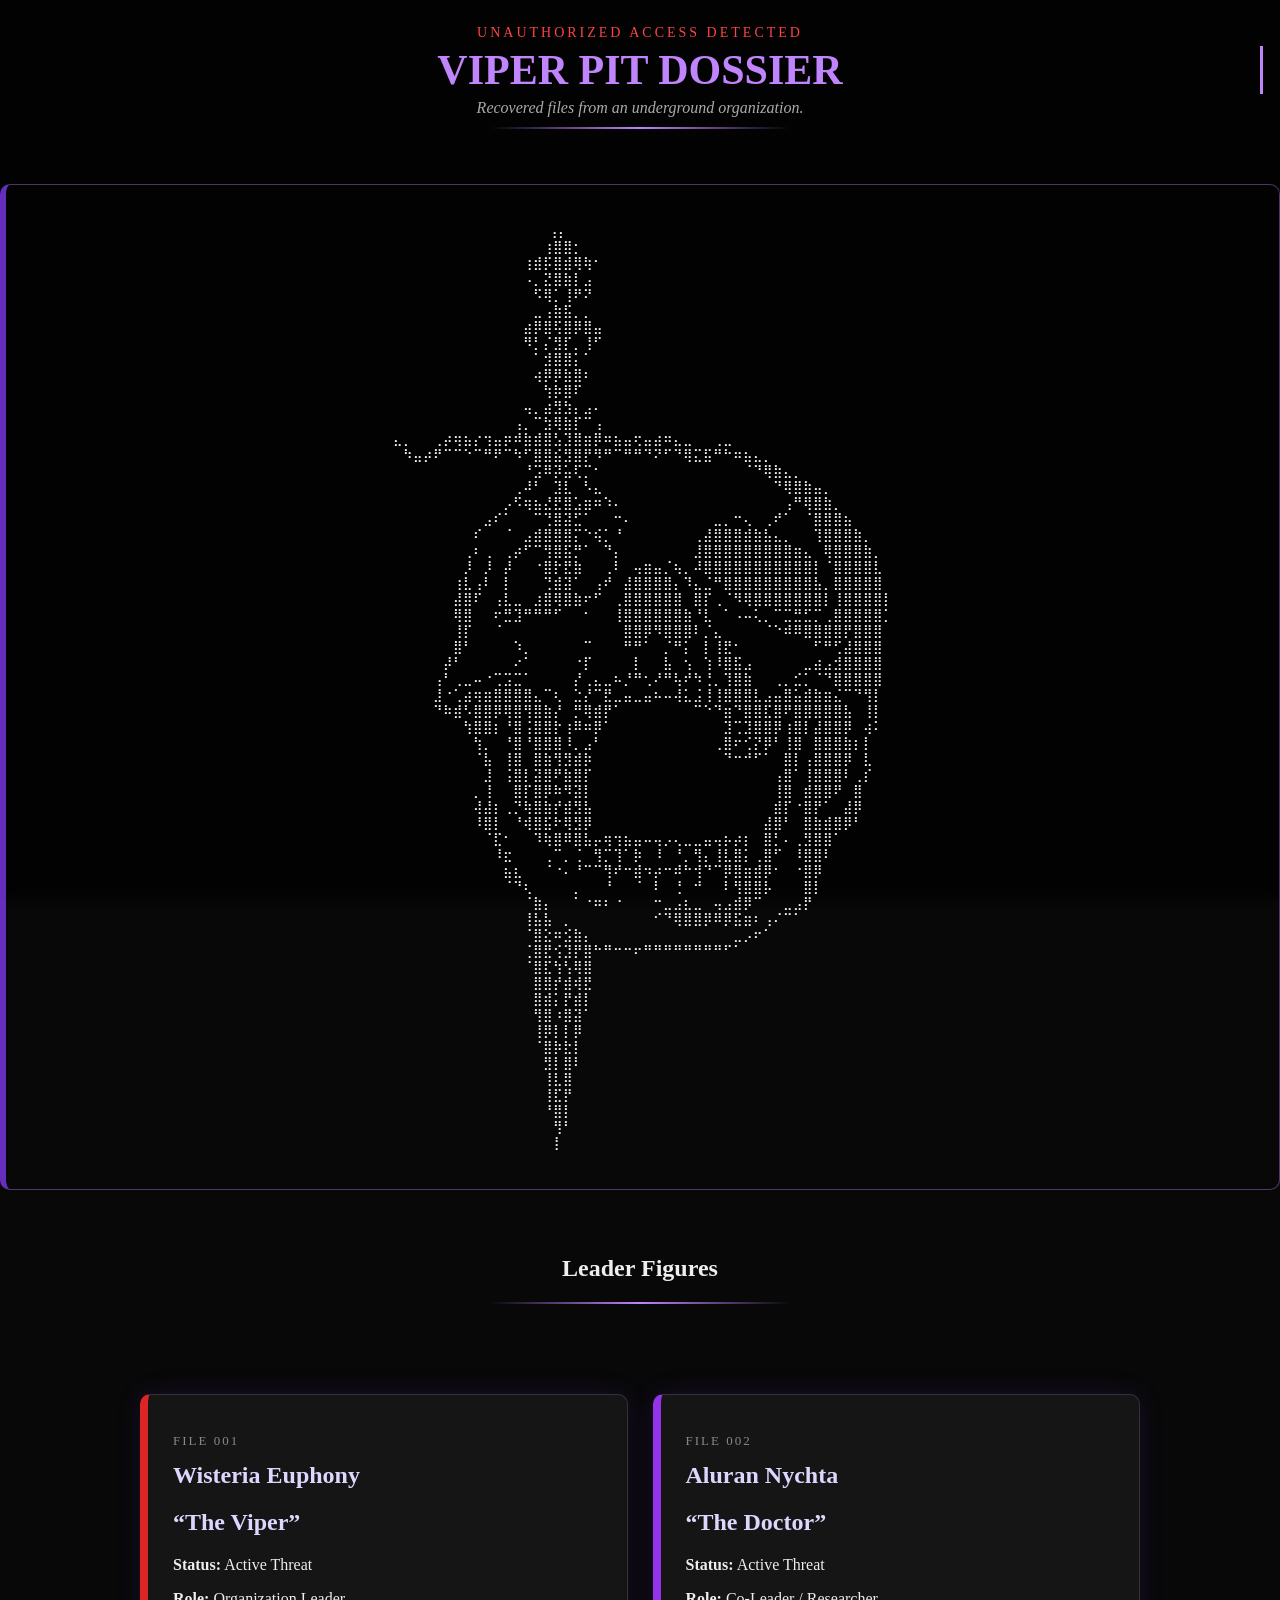
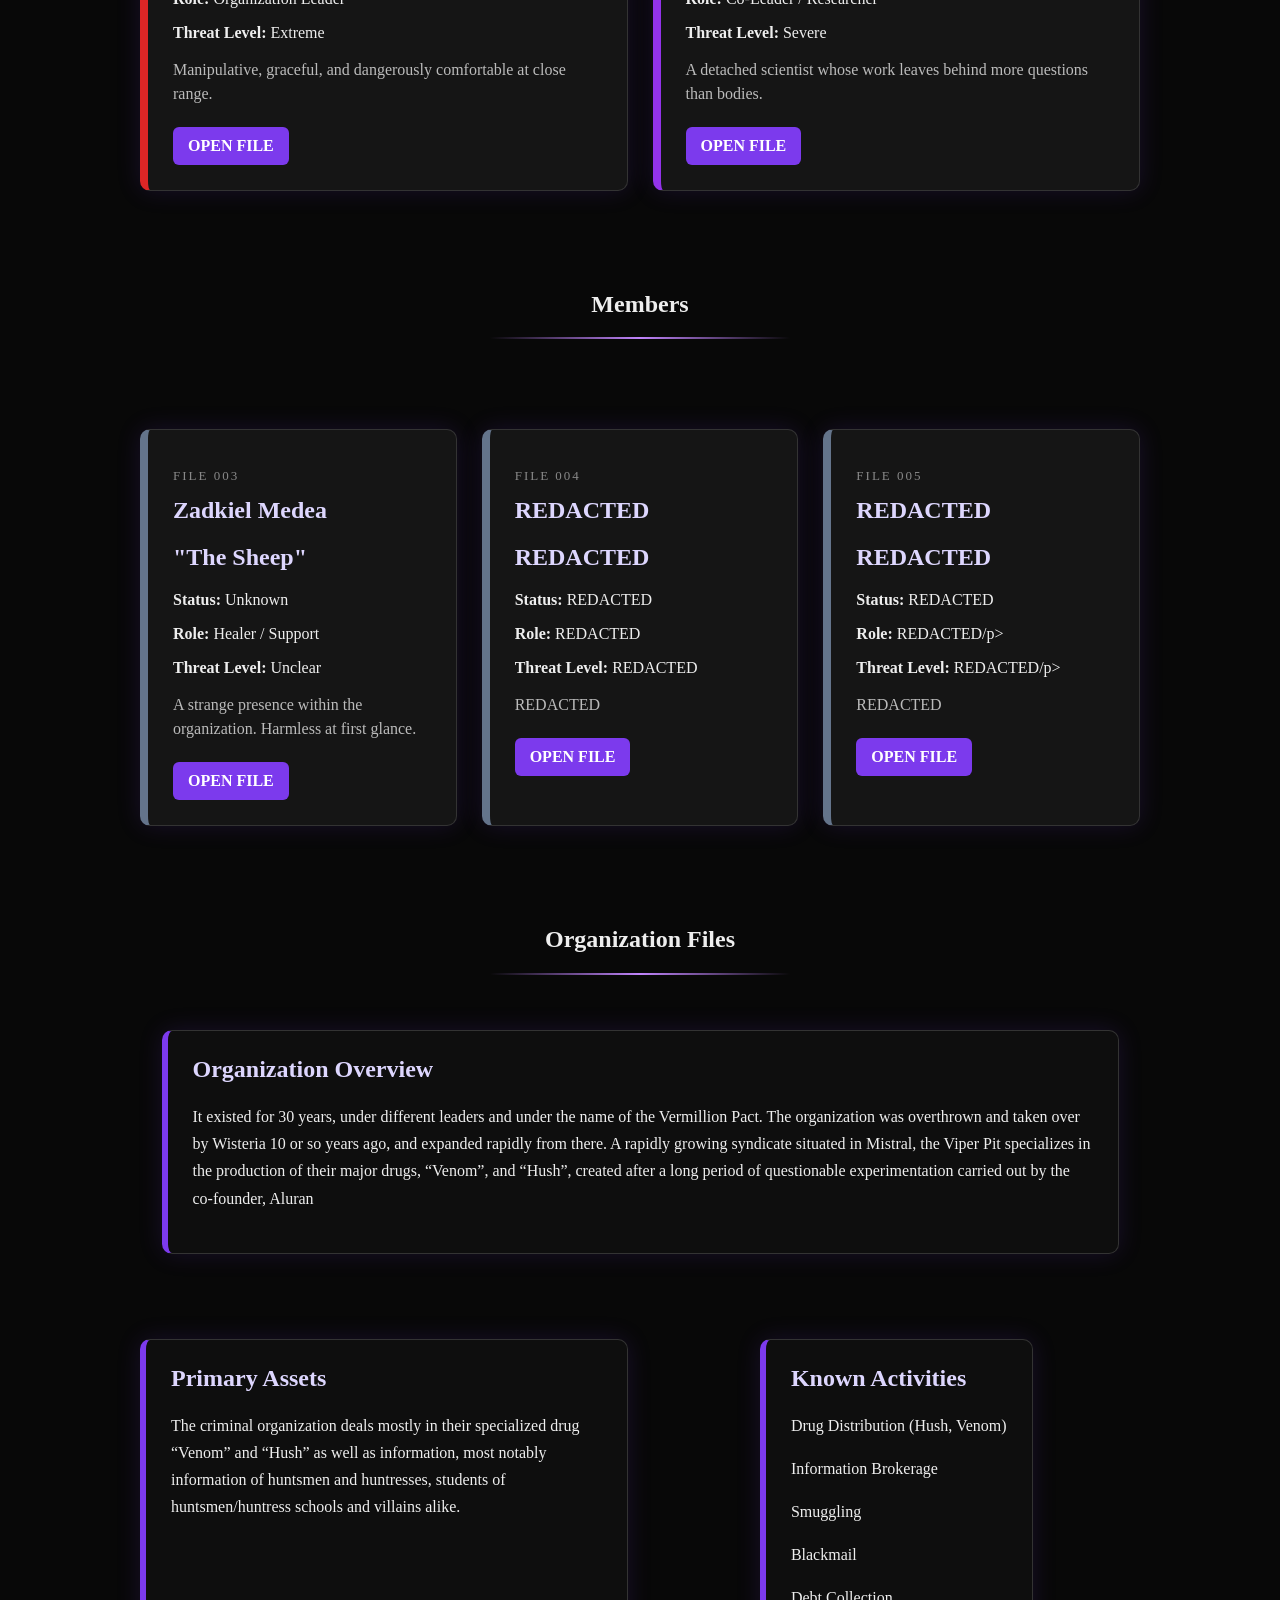
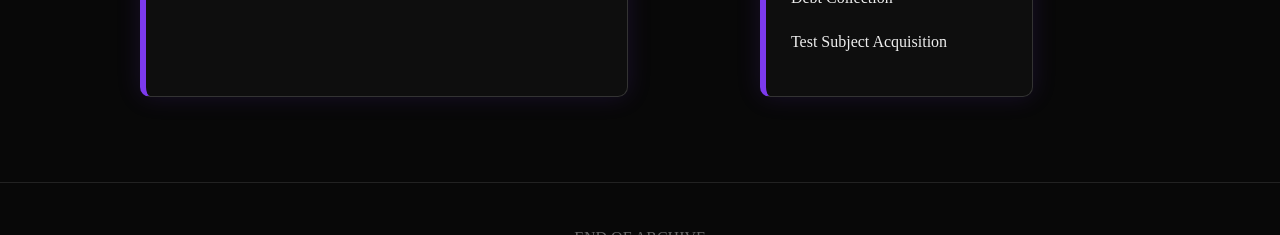
==== index.html @ 14cda5a1 "Refactor HTML structure to use main tag" ====
<!DOCTYPE html>
<html>
<head>
<title>Viper Pit Dossier</title>
<link rel="stylesheet" href="style.css">
</head>
<body>
<header class="site-header">
<p class="access-warning">UNAUTHORIZED ACCESS DETECTED</p>
<h1 class="typewriter">VIPER PIT DOSSIER</h1>
<p class="subtitle">Recovered files from an underground organization.</p>
<div class="header-divider"></div>
</header>

    
<section class="transparent-card">
   <pre>
                  ⠀⢠⡄⠀⠀⠀⠀⠀⠀⠀⠀⠀⠀⠀⠀⠀⠀⠀⠀⠀⠀⠀⠀⠀⠀⠀⠀⠀⠀⠀⠀⠀⠀⠀⠀
⠀⠀⠀⠀⠀⠀⠀⠀⠀⠀⠀⠀⠀⠀⠀⢰⣿⣿⡂⠀⠀⠀⠀⠀⠀⠀⠀⠀⠀⠀⠀⠀⠀⠀⠀⠀⠀⠀⠀⠀⠀⠀⠀⠀⠀⠀⠀⠀⠀⠀
⠀⠀⠀⠀⠀⠀⠀⠀⠀⠀⠀⠀⠀⢰⣾⡯⣿⣾⢿⢷⠂⠀⠀⠀⠀⠀⠀⠀⠀⠀⠀⠀⠀⠀⠀⠀⠀⠀⠀⠀⠀⠀⠀⠀⠀⠀⠀⠀⠀⠀
⠀⠀⠀⠀⠀⠀⠀⠀⠀⠀⠀⠀⠀⠠⡀⣝⣿⣷⡇⣠⠀⠀⠀⠀⠀⠀⠀⠀⠀⠀⠀⠀⠀⠀⠀⠀⠀⠀⠀⠀⠀⠀⠀⠀⠀⠀⠀⠀⠀⠀
⠀⠀⠀⠀⠀⠀⠀⠀⠀⠀⠀⠀⠀⠀⠫⢿⡁⢸⠟⠝⠀⠀⠀⠀⠀⠀⠀⠀⠀⠀⠀⠀⠀⠀⠀⠀⠀⠀⠀⠀⠀⠀⠀⠀⠀⠀⠀⠀⠀⠀
⠀⠀⠀⠀⠀⠀⠀⠀⠀⠀⠀⠀⠀⠀⣀⢠⣷⣯⡀⡀⠀⠀⠀⠀⠀⠀⠀⠀⠀⠀⠀⠀⠀⠀⠀⠀⠀⠀⠀⠀⠀⠀⠀⠀⠀⠀⠀⠀⠀⠀
⠀⠀⠀⠀⠀⠀⠀⠀⠀⠀⠀⠀⠀⣴⡿⣿⢯⣿⡿⣿⣤⠀⠀⠀⠀⠀⠀⠀⠀⠀⠀⠀⠀⠀⠀⠀⠀⠀⠀⠀⠀⠀⠀⠀⠀⠀⠀⠀⠀⠀
⠀⠀⠀⠀⠀⠀⠀⠀⠀⠀⠀⠀⠀⠻⡃⡌⣻⡏⡀⢸⠋⠀⠀⠀⠀⠀⠀⠀⠀⠀⠀⠀⠀⠀⠀⠀⠀⠀⠀⠀⠀⠀⠀⠀⠀⠀⠀⠀⠀⠀
⠀⠀⠀⠀⠀⠀⠀⠀⠀⠀⠀⠀⠀⠀⠁⣺⣿⣿⡅⠁⠀⠀⠀⠀⠀⠀⠀⠀⠀⠀⠀⠀⠀⠀⠀⠀⠀⠀⠀⠀⠀⠀⠀⠀⠀⠀⠀⠀⠀⠀
⠀⠀⠀⠀⠀⠀⠀⠀⠀⠀⠀⠀⠀⠀⢴⡿⡿⣷⣿⠆⠀⠀⠀⠀⠀⠀⠀⠀⠀⠀⠀⠀⠀⠀⠀⠀⠀⠀⠀⠀⠀⠀⠀⠀⠀⠀⠀⠀⠀⠀
⠀⠀⠀⠀⠀⠀⠀⠀⠀⠀⠀⠀⠀⠀⠀⢳⡷⣿⠏⠀⠀⠀⠀⠀⠀⠀⠀⠀⠀⠀⠀⠀⠀⠀⠀⠀⠀⠀⠀⠀⠀⠀⠀⠀⠀⠀⠀⠀⠀⠀
⠀⠀⠀⠀⠀⠀⠀⠀⠀⠀⠀⠀⠀⢤⡀⣴⣻⣳⡄⣠⠄⠀⠀⠀⠀⠀⠀⠀⠀⠀⠀⠀⠀⠀⠀⠀⠀⠀⠀⠀⠀⠀⠀⠀⠀⠀⠀⠀⠀⠀
⠀⠀⠀⠀⠀⠀⠀⠀⠀⠀⠀⠀⢠⡀⠉⣳⢿⣷⡏⠉⢠⠀⠀⠀⠀⠀⠀⠀⠀⠀⠀⠀⠀⠀⠀⠀⠀⠀⠀⠀⠀⠀⠀⠀⠀⠀⠀⠀⠀⠀
⣄⡀⠀⠀⢀⡴⢶⣦⡔⢲⣤⡶⠾⣷⣾⣿⣣⣹⣿⣶⡿⠶⣦⣤⢖⣤⣴⠶⣄⣀⠀⠀⢀⣀⠀⠀⠀⠀⠀⠀⠀⠀⠀⠀⠀⠀⠀⠀⠀⠀
⠀⠳⣤⡴⠟⠉⠉⠑⠉⠛⠟⠉⠳⠋⣿⣿⣮⣻⣿⡟⠻⠛⠉⠛⠛⠙⠝⠋⠙⢿⣍⣯⠛⠓⠶⣦⣄⡀⠀⠀⠀⠀⠀⠀⠀⠀⠀⠀⠀⠀
⠀⠀⠀⠀⠀⠀⠀⠀⠀⠀⠀⠀⠀⠘⣩⠿⡽⣥⢏⡉⠂⠀⠀⠀⠀⠀⠀⠀⠀⠀⠀⠀⠀⠀⠀⠈⠙⢿⣷⣄⡀⠀⠀⠀⠀⠀⠀⠀⠀⠀
⠀⠀⠀⠀⠀⠀⠀⠀⠀⠀⠀⠀⢀⠼⠃⠀⣹⣇⠀⠣⣄⠀⠀⠀⠀⠀⠀⠀⠀⠀⠀⠀⠀⠀⠀⠀⠀⠀⠙⢿⣿⣷⣤⡀⠀⠀⠀⠀⠀⠀
⠀⠀⠀⠀⠀⠀⠀⠀⠀⠀⠀⡠⠫⢶⣦⣜⣟⣿⣡⣶⠶⠱⠄⠀⠀⠀⠀⠀⠀⠀⠀⠀⠀⠀⠀⠀⠀⠀⠀⢠⠛⢿⣿⣷⡀⠀⠀⠀⠀⠀
⠀⠀⠀⠀⠀⠀⠀⠀⠀⣠⠎⠁⠀⠀⠉⢙⣿⣽⣋⠁⠀⠀⠒⠄⠀⠀⠀⠀⠀⠀⠀⠀⣀⡀⠒⢄⠀⢀⠞⠁⠀⠈⣿⣿⣿⣦⠀⠀⠀⠀
⠀⠀⠀⠀⠀⠀⠀⠀⠎⠀⠀⠈⠀⣠⣾⣿⣿⣿⡍⠑⢮⡁⠘⠀⠀⠀⠀⠀⠀⠀⢀⣼⣿⣿⣿⣾⣷⣧⣄⡀⠀⠀⢹⣿⣿⣿⣷⡀⠀⠀
⠀⠀⠀⠀⠀⠀⠀⢀⠆⢀⠀⢀⡴⠋⠉⢻⣿⣯⡛⠁⠀⠙⡄⠀⠀⠀⠀⠀⠀⠀⣸⣿⣿⣿⣿⣿⣿⣿⣿⣿⣶⣄⠀⢿⣿⣿⣿⣷⡀⠀
⠀⠀⠀⠀⠀⠀⠀⡸⠀⡸⠀⡼⠀⠀⠐⣿⡗⣟⣷⠀⠀⢀⠇⠀⢤⣶⣤⡈⢦⡀⠼⣿⣿⣿⣿⣿⣿⣿⣿⣿⣿⣿⡇⠈⣿⣿⣿⣿⣇⠀
⠀⠀⠀⠀⠀⠀⢰⣇⢠⠇⠀⡇⠀⠀⠀⢙⣾⣽⠁⠀⢠⠞⠀⣼⣿⣿⣿⣿⡄⠹⣄⣈⠛⣿⣿⣿⣿⣿⣿⣿⣿⣿⣧⡀⣿⣿⣿⣿⣿⠀
⠀⠀⠀⠀⠀⠀⣼⣿⠏⠀⢠⣇⣀⠀⣰⣿⢿⣿⣷⠖⠋⠀⢀⣿⣿⣿⣿⣿⣿⠀⣿⡏⢀⠈⠻⢿⣿⣿⣿⣿⣿⣿⣿⡇⢸⣿⣿⣿⣿⡇
⠀⠀⠀⠀⠀⠀⢿⣿⠀⠀⠖⣛⣹⠛⠛⠛⠋⠀⠀⠂⠀⠀⢸⣿⣿⣿⣿⣿⣿⣷⠘⣇⠀⠁⠠⠤⢅⡀⠉⣉⣛⣋⡉⢀⣿⣿⣿⣿⣿⡁
⠀⠀⠀⠀⠀⠀⢸⡏⠀⠀⠈⠀⠀⠀⠀⠀⠀⠀⠀⠀⠀⠀⠀⣿⣿⡿⠻⣿⣿⣿⠇⡈⣄⠀⠀⠀⠀⠈⠑⠾⠿⣿⣿⣿⣿⡟⣿⣿⣿⠀
⠀⠀⠀⠀⠀⠀⣿⠃⠀⠀⠀⠀⠱⡀⠀⠀⠀⠀⠀⠉⠀⠀⠀⠛⠛⠁⠀⡈⠛⡅⠀⡇⢸⣟⠂⠀⠀⠀⠀⠀⠀⠀⠋⠛⢋⣼⣿⣿⣿⠀
⠀⠀⠀⠀⠀⡼⠃⠀⠀⠀⠀⠀⠔⠁⠀⠀⠀⠀⠐⡏⠀⠀⠀⠀⡇⠀⠀⣧⠀⢢⠀⢱⠸⣿⣯⣠⠀⠀⠀⠀⠀⣀⣴⣠⣺⣿⣿⣿⣿⠀
⠀⠀⠀⠀⢠⠃⢀⣀⠤⠐⢉⣩⣉⠁⠀⠀⠀⠀⡜⢀⣄⣀⠦⡘⠛⢂⠜⠛⢧⠞⠳⢘⡀⢹⣿⣷⠀⠀⢀⡀⣊⡁⠈⠙⣿⣿⣿⣿⣿⠀
⠀⠀⠀⠀⣸⠐⢁⣴⢶⣶⣿⣿⣿⣿⣄⠉⢆⠀⣑⡜⠉⣟⣀⣤⣀⣤⠦⠤⢼⣅⣨⢸⢸⣿⣿⣿⣇⣠⣤⣿⣥⣾⣷⣶⣌⠉⠙⢻⡇⠀
⠀⠀⠀⠀⠙⠷⣾⠣⣿⣿⡿⢿⣿⢻⣿⣷⡜⠀⡛⢿⣾⡟⠁⠀⠀⠀⠀⠀⠀⠀⠉⠑⠙⣶⠙⣿⣿⣏⣿⠟⣿⣿⣿⣿⣿⣧⠀⢸⡇⠀
⠀⠀⠀⠀⠀⠀⠀⢳⣿⣿⡆⠘⣿⢨⣿⣿⡗⢰⠿⠶⡿⠁⠀⠀⠀⠀⠀⠀⠀⠀⠀⠀⠀⣹⢉⣹⣿⣿⡿⢰⣿⡇⣼⣿⣿⡿⠀⢴⠅⠀
⠀⠀⠀⠀⠀⠀⠀⠀⢳⡀⠀⠘⣿⠘⣿⣿⣿⠸⡀⣠⠃⠀⠀⠀⠀⠀⠀⠀⠀⠀⠀⠀⢀⣿⠖⢊⡝⡿⠃⢸⣿⠀⣿⣿⣿⣷⡆⡇⠀⠀
⠀⠀⠀⠀⠀⠀⠀⠀⠈⣧⠀⢸⣿⠀⣿⣷⢻⣻⣾⡷⠀⠀⠀⠀⠀⠀⠀⠀⠀⠀⠀⠀⠀⠙⠒⠚⠋⠁⠀⣿⡇⢠⣿⣿⣿⡿⠀⣇⠀⠀
⠀⠀⠀⠀⠀⠀⠀⠀⠀⣸⠀⢨⣿⡇⣽⣿⠟⣷⣿⡏⠀⠀⠀⠀⠀⠀⠀⠀⠀⠀⠀⠀⠀⠀⠀⠀⠀⠀⢠⣿⠁⢸⣿⣿⣿⠇⢀⡎⠀⠀
⠀⠀⠀⠀⠀⠀⠀⠀⡀⢸⠀⠀⣿⡏⣿⡿⠷⠻⣽⡇⠀⠀⠀⠀⠀⠀⠀⠀⠀⠀⠀⠀⠀⠀⠀⠀⠀⠀⢸⣿⠀⣾⣿⣿⠟⠀⣿⠀⠀⠀
⠀⠀⠀⠀⠀⠀⠀⠀⢼⣼⡆⢀⡙⢷⣿⣷⡞⣾⣻⣧⠀⠀⠀⠀⠀⠀⠀⠀⠀⠀⠀⠀⠀⠀⠀⠀⠀⠀⣾⡏⠐⣿⡟⠁⠀⣼⡿⠀⠀⠀
⠀⠀⠀⠀⠀⠀⠀⠀⠸⣿⡇⠀⠘⢾⣿⣯⠗⢿⣻⡿⠀⠀⠀⠀⠀⠀⠀⠀⠀⠀⠀⠀⠀⠀⠀⠀⠀⣼⣿⠃⠀⣿⣷⣾⣿⡿⠃⠀⠀⠀
⠀⠀⠀⠀⠀⠀⠀⠀⠀⠈⣏⠂⠀⠀⠹⢷⣿⠿⣿⣧⡤⢶⢲⣦⣤⠤⢤⡠⢄⣀⣀⣤⢤⡦⡴⡆⠀⣿⡃⠄⢀⣻⣿⣿⠁⠀⠀⠀⠀⠀
⠀⠀⠀⠀⠀⠀⠀⠀⠀⠀⠸⣖⠀⠀⠀⢀⠉⡀⢈⠀⢻⡉⢹⠁⡷⠀⠸⠀⠘⡀⢻⡄⢸⣇⣿⡅⢀⣿⠋⠀⠸⣿⣿⠇⠀⠀⠀⠀⠀⠀
⠀⠀⠀⠀⠀⠀⠀⠀⠀⠀⠀⣦⣆⠀⠀⠈⠐⠄⠘⠉⠉⢻⠞⠒⣾⠲⡴⠒⠾⠓⢺⠙⠉⡿⣿⣶⣾⡿⠂⠀⠐⣿⡿⠀⠀⠀⠀⠀⠀⠀
⠀⠀⠀⠀⠀⠀⠀⠀⠀⠀⠀⠈⠙⢆⠀⠀⠀⠀⡀⠀⠀⠘⠀⠀⠈⠀⠇⠀⢘⠀⠚⠀⠀⠇⢻⣿⣿⡧⠀⠀⠀⣿⡇⠀⠀⠀⠀⠀⠀⠀
⠀⠀⠀⠀⠀⠀⠀⠀⠀⠀⠀⠀⠀⠈⣷⡄⠀⠀⠁⠐⠶⠆⠐⠀⠀⠀⠒⣀⣠⣆⣀⠀⢤⣠⣾⡿⠉⠀⠀⣀⣠⡟⠀⠀⠀⠀⠀⠀⠀⠀
⠀⠀⠀⠀⠀⠀⠀⠀⠀⠀⠀⠀⠀⢸⣧⣧⠀⡀⠀⠀⠀⠀⠀⠀⠀⠀⠊⠙⢿⣿⣿⡿⠿⡿⣯⣶⠆⢠⠌⠉⠁⠀⠀⠀⠀⠀⠀⠀⠀⠀
⠀⠀⠀⠀⠀⠀⠀⠀⠀⠀⠀⠀⠀⠈⣿⣕⠶⣪⣷⡄⠀⠀⠀⠀⠀⠀⠀⠀⠀⠀⠀⠀⠀⠀⣀⡠⠖⠁⠀⠀⠀⠀⠀⠀⠀⠀⠀⠀⠀⠀
⠀⠀⠀⠀⠀⠀⠀⠀⠀⠀⠀⠀⠀⢈⣿⣟⢪⣹⡟⣿⠓⠛⠒⠒⠖⠛⠛⠛⠛⠛⠛⠛⠛⠋⠁⠀⠀⠀⠀⠀⠀⠀⠀⠀⠀⠀⠀⠀⠀⠀
⠀⠀⠀⠀⠀⠀⠀⠀⠀⠀⠀⠀⠀⠈⣿⣏⢳⢣⢿⣿⠀⠀⠀⠀⠀⠀⠀⠀⠀⠀⠀⠀⠀⠀⠀⠀⠀⠀⠀⠀⠀⠀⠀⠀⠀⠀⠀⠀⠀⠀
⠀⠀⠀⠀⠀⠀⠀⠀⠀⠀⠀⠀⠀⠀⣿⣿⡞⣾⢾⣟⠀⠀⠀⠀⠀⠀⠀⠀⠀⠀⠀⠀⠀⠀⠀⠀⠀⠀⠀⠀⠀⠀⠀⠀⠀⠀⠀⠀⠀⠀
⠀⠀⠀⠀⠀⠀⠀⠀⠀⠀⠀⠀⠀⠀⣿⣾⡅⡟⣾⡇⠀⠀⠀⠀⠀⠀⠀⠀⠀⠀⠀⠀⠀⠀⠀⠀⠀⠀⠀⠀⠀⠀⠀⠀⠀⠀⠀⠀⠀⠀
⠀⠀⠀⠀⠀⠀⠀⠀⠀⠀⠀⠀⠀⠀⢻⣿⠰⣿⣽⠁⠀⠀⠀⠀⠀⠀⠀⠀⠀⠀⠀⠀⠀⠀⠀⠀⠀⠀⠀⠀⠀⠀⠀⠀⠀⠀⠀⠀⠀⠀
⠀⠀⠀⠀⠀⠀⠀⠀⠀⠀⠀⠀⠀⠀⢸⡿⡇⡇⡿⠀⠀⠀⠀⠀⠀⠀⠀⠀⠀⠀⠀⠀⠀⠀⠀⠀⠀⠀⠀⠀⠀⠀⠀⠀⠀⠀⠀⠀⠀⠀
⠀⠀⠀⠀⠀⠀⠀⠀⠀⠀⠀⠀⠀⠀⠈⣿⡷⣗⡇⠀⠀⠀⠀⠀⠀⠀⠀⠀⠀⠀⠀⠀⠀⠀⠀⠀⠀⠀⠀⠀⠀⠀⠀⠀⠀⠀⠀⠀⠀⠀
⠀⠀⠀⠀⠀⠀⠀⠀⠀⠀⠀⠀⠀⠀⠀⣻⡇⣿⠇⠀⠀⠀⠀⠀⠀⠀⠀⠀⠀⠀⠀⠀⠀⠀⠀⠀⠀⠀⠀⠀⠀⠀⠀⠀⠀⠀⠀⠀⠀⠀
⠀⠀⠀⠀⠀⠀⠀⠀⠀⠀⠀⠀⠀⠀⠀⢸⣇⣿⠀⠀⠀⠀⠀⠀⠀⠀⠀⠀⠀⠀⠀⠀⠀⠀⠀⠀⠀⠀⠀⠀⠀⠀⠀⠀⠀⠀⠀⠀⠀⠀
⠀⠀⠀⠀⠀⠀⠀⠀⠀⠀⠀⠀⠀⠀⠀⢸⣏⡟⠀⠀⠀⠀⠀⠀⠀⠀⠀⠀⠀⠀⠀⠀⠀⠀⠀⠀⠀⠀⠀⠀⠀⠀⠀⠀⠀⠀⠀⠀⠀⠀
⠀⠀⠀⠀⠀⠀⠀⠀⠀⠀⠀⠀⠀⠀⠀⠘⣿⡇⠀⠀⠀⠀⠀⠀⠀⠀⠀⠀⠀⠀⠀⠀⠀⠀⠀⠀⠀⠀⠀⠀⠀⠀⠀⠀⠀⠀⠀⠀⠀⠀
⠀⠀⠀⠀⠀⠀⠀⠀⠀⠀⠀⠀⠀⠀⠀⠀⢻⠃⠀⠀⠀⠀⠀⠀⠀⠀⠀⠀⠀⠀⠀⠀⠀⠀⠀⠀⠀⠀⠀⠀⠀⠀⠀⠀⠀⠀⠀⠀⠀⠀
⠀⠀⠀⠀⠀⠀⠀⠀⠀⠀⠀⠀  ⠀⠀⢸⠀⠀⠀⠀⠀⠀⠀⠀⠀⠀⠀⠀⠀⠀⠀⠀⠀⠀⠀⠀⠀⠀⠀⠀⠀⠀⠀⠀⠀⠀⠀⠀⠀
</pre>
</section>

    <header class="site-header">
<h2>Leader Figures</h2>
        <div class="header-divider"></div>
</header>
    
<main class="archive">
<section class="dossier-card extreme">
<p class="file-label">FILE 001</p>
<h2>Wisteria Euphony</h2>
<h2>“The Viper”</h2>
<p><strong>Status:</strong> Active Threat</p>
<p><strong>Role:</strong> Organization Leader</p>
<p><strong>Threat Level:</strong> Extreme</p>

<p class="description">
Manipulative, graceful, and dangerously comfortable at close range.
</p>

<a href="wisteria.html" class="file-button">OPEN FILE</a>
</section>

<section class="dossier-card severe">
<p class="file-label">FILE 002</p>
<h2>Aluran Nychta </h2>
<h2>“The Doctor”</h2>
<p><strong>Status:</strong> Active Threat</p>
<p><strong>Role:</strong> Co-Leader / Researcher</p>
<p><strong>Threat Level:</strong> Severe</p>

<p class="description">
A detached scientist whose work leaves behind more questions than bodies.
</p>

<a href="aluran.html" class="file-button">OPEN FILE</a>
</section>
</main>

     <header class="site-header">
<h2>Members</h2>
<div class="header-divider"></div>
     </header>
<main class="archive">

    <section class="dossier-card unknown">
<p class="file-label">FILE 003</p>
<h2>Zadkiel Medea</h2>
<h2>"The Sheep"</h2>
<p><strong>Status:</strong> Unknown</p>
<p><strong>Role:</strong> Healer / Support</p>
<p><strong>Threat Level:</strong> Unclear</p>

<p class="description">
A strange presence within the organization. Harmless at first glance.
</p>

<a href="zadkiel.html" class="file-button">OPEN FILE</a>
</section>

    <section class="dossier-card unknown">
<p class="file-label">FILE 004</p>
<h2>REDACTED</h2>
<h2>REDACTED</h2>
<p><strong>Status:</strong> REDACTED</p>
<p><strong>Role:</strong> REDACTED</p>
<p><strong>Threat Level:</strong> REDACTED</p>

<p class="description">
REDACTED
</p>

<a href="#.html" class="file-button">OPEN FILE</a>
</section>

    <section class="dossier-card unknown">
<p class="file-label">FILE 005</p>
<h2>REDACTED</h2>
<h2>REDACTED</h2>
<p><strong>Status:</strong> REDACTED</p>
<p><strong>Role:</strong> REDACTED/p>
<p><strong>Threat Level:</strong> REDACTED/p>

<p class="description">
REDACTED
</p>

<a href="#.html" class="file-button">OPEN FILE</a>
</section>
</main>
    
<header class="site-header">
<h2>Organization Files</h2>
<div class="header-divider"></div>
</header>
    
<section class="knowledge-card">

    <h2>Organization Overview</h2>

    <p>
      It existed for 30 years, under different leaders and under the name of the Vermillion Pact. The organization was overthrown and taken over by Wisteria 10 or so years ago, and expanded rapidly from there. A rapidly growing syndicate situated in Mistral, the Viper Pit specializes in the production of their major drugs, “Venom”, and “Hush”, created after a long period of questionable experimentation carried out by the co-founder, Aluran
    </p>

</section>
    <main class="archive">   
<section class="knowledge-card">
    <h2>Primary Assets</h2>
    <p>The criminal organization deals mostly in their specialized drug “Venom” and “Hush” as well as information, most notably information of huntsmen and huntresses, students of huntsmen/huntress schools and villains alike.</p>
</section>

<section class="knowledge-card">
    <h2>Known Activities</h2>
<p>Drug Distribution (Hush, Venom)</p>
<p>Information Brokerage</p>
<p>Smuggling</p>
<p>Blackmail</p>
<p>Debt Collection</p>
<p>Test Subject Acquisition</p>
</section>
    </main>
    
</body>
    
<footer>
<p>END OF ARCHIVE</p>
</footer>
    
</html>
---- style.css ----
body {
    margin: 0;
    background: #080808;
    color: #eeeeee;
    font-family: Georgia, serif;
}

body {
    background-image:
        linear-gradient(
            rgba(0,0,0,0.7),
            rgba(0,0,0,0.7)
        ),
        url("Scales.jpg");
    background-attachment: fixed;

    background-size: cover;
    background-position: center;
}

.site-header {
    text-align: center;
    padding: 20px 20px;
    border-bottom: 0px solid #6d28d9;
    
}

.access-warning {
    color: #ff4444;
    letter-spacing: 3px;
    font-size: 14px;
}

h1 {
    color: #c084fc;
    font-size: 42px;
    margin: 5px 0;
}

.subtitle {
    color: #aaaaaa;
    font-style: italic;
}



.archive {
    max-width: 1000px;
    margin: 40px auto;
    padding: 20px;

    display: grid;
    grid-template-columns: repeat(auto-fit, minmax(260px, 1fr));
    gap: 25px;
}

.dossier-card {
    background: #151515;
    border: 1px solid #333333;
    border-left: 8px solid #7c3aed;
    border-radius: 10px;
    padding: 25px;
    box-shadow: 0 0 25px rgba(124, 58, 237, 0.15);
}

.dossier-card h2 {
    color: #ddd6fe;
    margin-top: 0;
}

.file-label {
    color: #888888;
    font-size: 13px;
    letter-spacing: 2px;
}

.description {
    color: #bbbbbb;
    line-height: 1.5;
}

.extreme {
    border-left-color: #dc2626;
}

.severe {
    border-left-color: #9333ea;
}

.unknown {
    border-left-color: #64748b;
}

.file-button {
    display: inline-block;
    margin-top: 5px;
    padding: 10px 15px;

    background: #7c3aed;
    color: white;

    text-decoration: none;
    border-radius: 6px;
    font-weight: bold;
}

.file-button:hover {
    background: #a855f7;
    transform: scale(1.05);
}

footer {
    text-align: center;
    color: #666666;
    padding: 30px;
    border-top: 1px solid #222222;
}

.profile-page {
    max-width: 900px;
    margin: 40px auto;
    padding: 20px;
}

.back-link {
    color: #c084fc;
    text-decoration: none;
    font-weight: bold;
}

.back-link:hover {
    color: white;
}

.profile-card {
    background: #151515;
    border: 1px solid #333333;
    border-left: 6px solid #7c3aed;
    border-radius: 10px;
    padding: 25px;
    margin-top: 25px;
    box-shadow: 0 0 20px rgba(124, 58, 237, 0.12);
}

.profile-card h2 {
    color: #ddd6fe;
    margin-top: 0;
}

.warning-card {
    border-left-color: #dc2626;
    background: #1a0d0d;
}

.portrait {
    display: block;
    width: 600px;
    max-width: 100%;

    margin: 30px auto;

    border: 0px solid #7c3aed;
    border-radius: 0px;

    box-shadow: 0 0 0px rgba(124, 58, 237, 0.3);
    }

.profile-card {
    opacity: 0;
    transform: translateY(40px);
    transition: opacity 0.8s ease, transform 0.8s ease;
}

.profile-card.show {
    opacity: 1;
    transform: translateY(0);
}

.profile-card:hover {
    transform: translateY(-5px);
}

.profile-card:hover {
    box-shadow: 0 0 30px rgba(124, 58, 237, 0.5);
}

.typewriter {
    overflow: hidden;
    white-space: nowrap;

    border-right: 3px solid #c084fc;

    width: 0;

    animation:
        typing 3s steps(17, end) forwards,
        blink 0.75s step-end infinite;
}

.typewriter {
    text-align: center;
    margin: 0 auto;
}

@keyframes typing {
    from {
        width: 0;
    }

    to {
        width: 100%;
    }
}

@keyframes blink {
    50% {
        border-color: transparent;
    }
}

.dossier-card:hover {
    transform: translateY(-8px) scale(1.02);

    box-shadow:
        0 0 15px rgba(124, 58, 237, 0.3),
        0 0 30px rgba(124, 58, 237, 0.2);

    border-left-width: 12px;
}

.dossier-card {
    transition: all 0.7s cubic-bezier(0.22, 1, 0.36, 1);
}

.profile-grid {
    display: grid;
    grid-template-columns: repeat(auto-fit, minmax(350px, 1fr));
    gap: 25px;
}

.profile-card {
    padding: 30px;
}

.profile-card p {
    line-height: 1.7;
    margin-bottom: 12px;
}

.bio-card details {
    margin-top: 15px;
    padding: 15px;
    background: #101010;
    border: 1px solid #2f2f2f;
    border-radius: 8px;
}

.bio-card summary {
    cursor: pointer;
    color: #c084fc;
    font-weight: bold;
    letter-spacing: 1px;
}

.bio-card summary:hover {
    color: white;
}

.bio-card p {
    line-height: 1.7;
    margin-bottom: 12px;
}

.quote {
    color: #d8b4fe;
    font-style: italic;
    border-left: 4px solid #7c3aed;
    padding-left: 15px;
}

.bio-text {
    max-width: 850px;
}

.bio-text p {
    line-height: 1.8;
    margin-bottom: 18px;
}

.bio-text {
    color: white;
}

.header-divider {
    width: 300px;
    height: 2px;

    margin: 10px auto;

    background: linear-gradient(
        to right,
        transparent,
        #c084fc,
        transparent
    );
}

.site-header {
    text-align: center;
}

.spotify-container {
    text-align: center;
    margin: 30px 0;
}

.button-container {
    text-align: center;
     display: flex;

    justify-content: center;

    gap: 15px;

    margin: 5px 0;
}

.site-header h1 {
    margin: 0;
}

.site-header p {
    margin: 5px 0;
}

.character-quote {
    font-style: italic;
    font-size: 1.6em;

    color: #d8b4fe;
    text-align: center;
    margin: 20px 0;

}

.reveal-quote {
    opacity: 0;
    filter: blur(12px);
    transform: translateY(10px);

    transition:
        opacity 1.5s ease,
        filter 1.5s ease,
        transform 1.5s ease;
}

.reveal-quote.show {
    opacity: 1;
    filter: blur(0);
    transform: translateY(0);
}

.knowledge-card {

    background: rgba(15, 15, 15, 0.92);

    border: 1px solid #333333;

    border-left: 6px solid #7c3aed;

    border-radius: 10px;

    padding: 25px;

    margin: 25px auto;

    max-width: 900px;

    box-shadow: 0 0 25px rgba(124, 58, 237, 0.15);

}

.knowledge-card h2 {

    color: #ddd6fe;

    margin-top: 0;

}

.knowledge-card p {

    

    line-height: 1.7;
}

.transparent-card {
    background: rgba(15, 15, 15, 0.00);
    border: 1px solid rgba(192, 132, 252, 0.4);
    border-left: 6px solid rgba(124, 58, 237, 0.8);
    border-radius: 10px;
    text-align: center;
    padding: 25px;
    margin: 25px auto;
    max-width: 1500px;

    box-shadow: 0 0 25px rgba(124, 58, 237, 0.00);

    backdrop-filter: blur(6px);
}
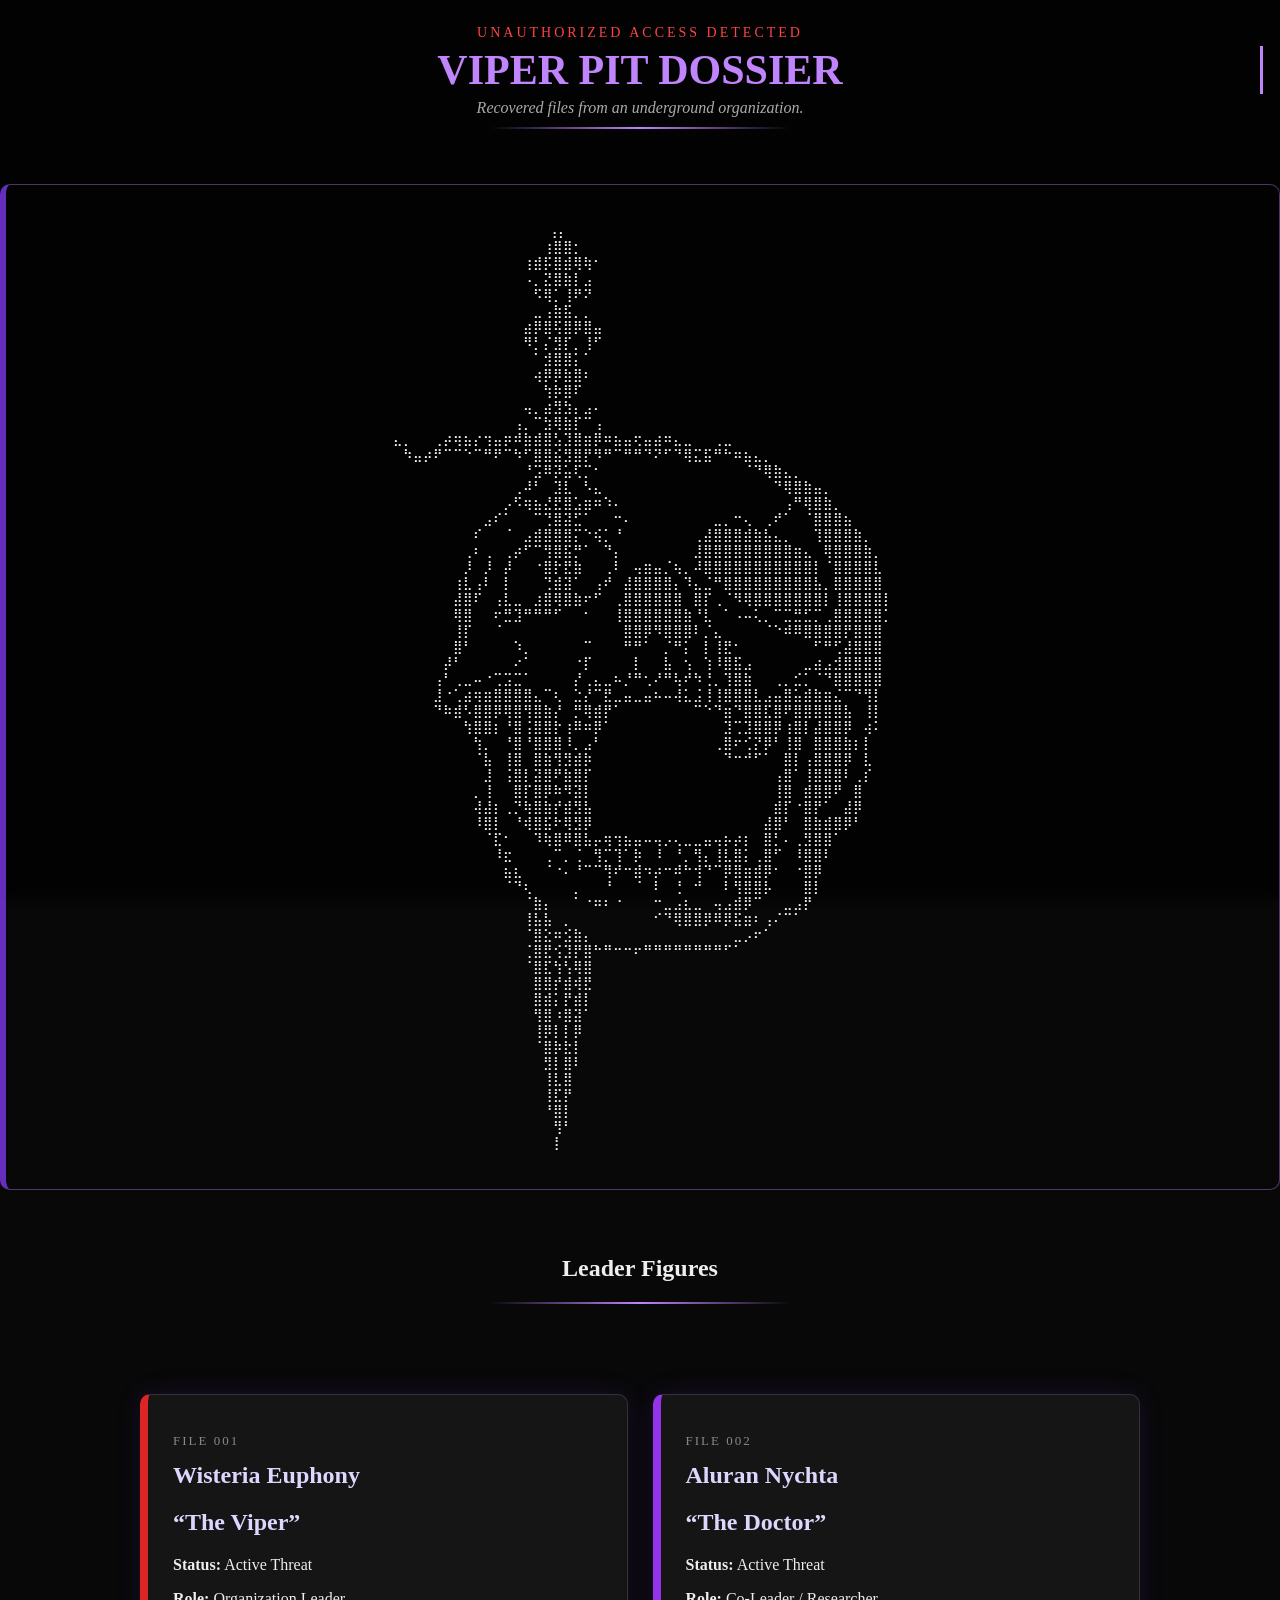
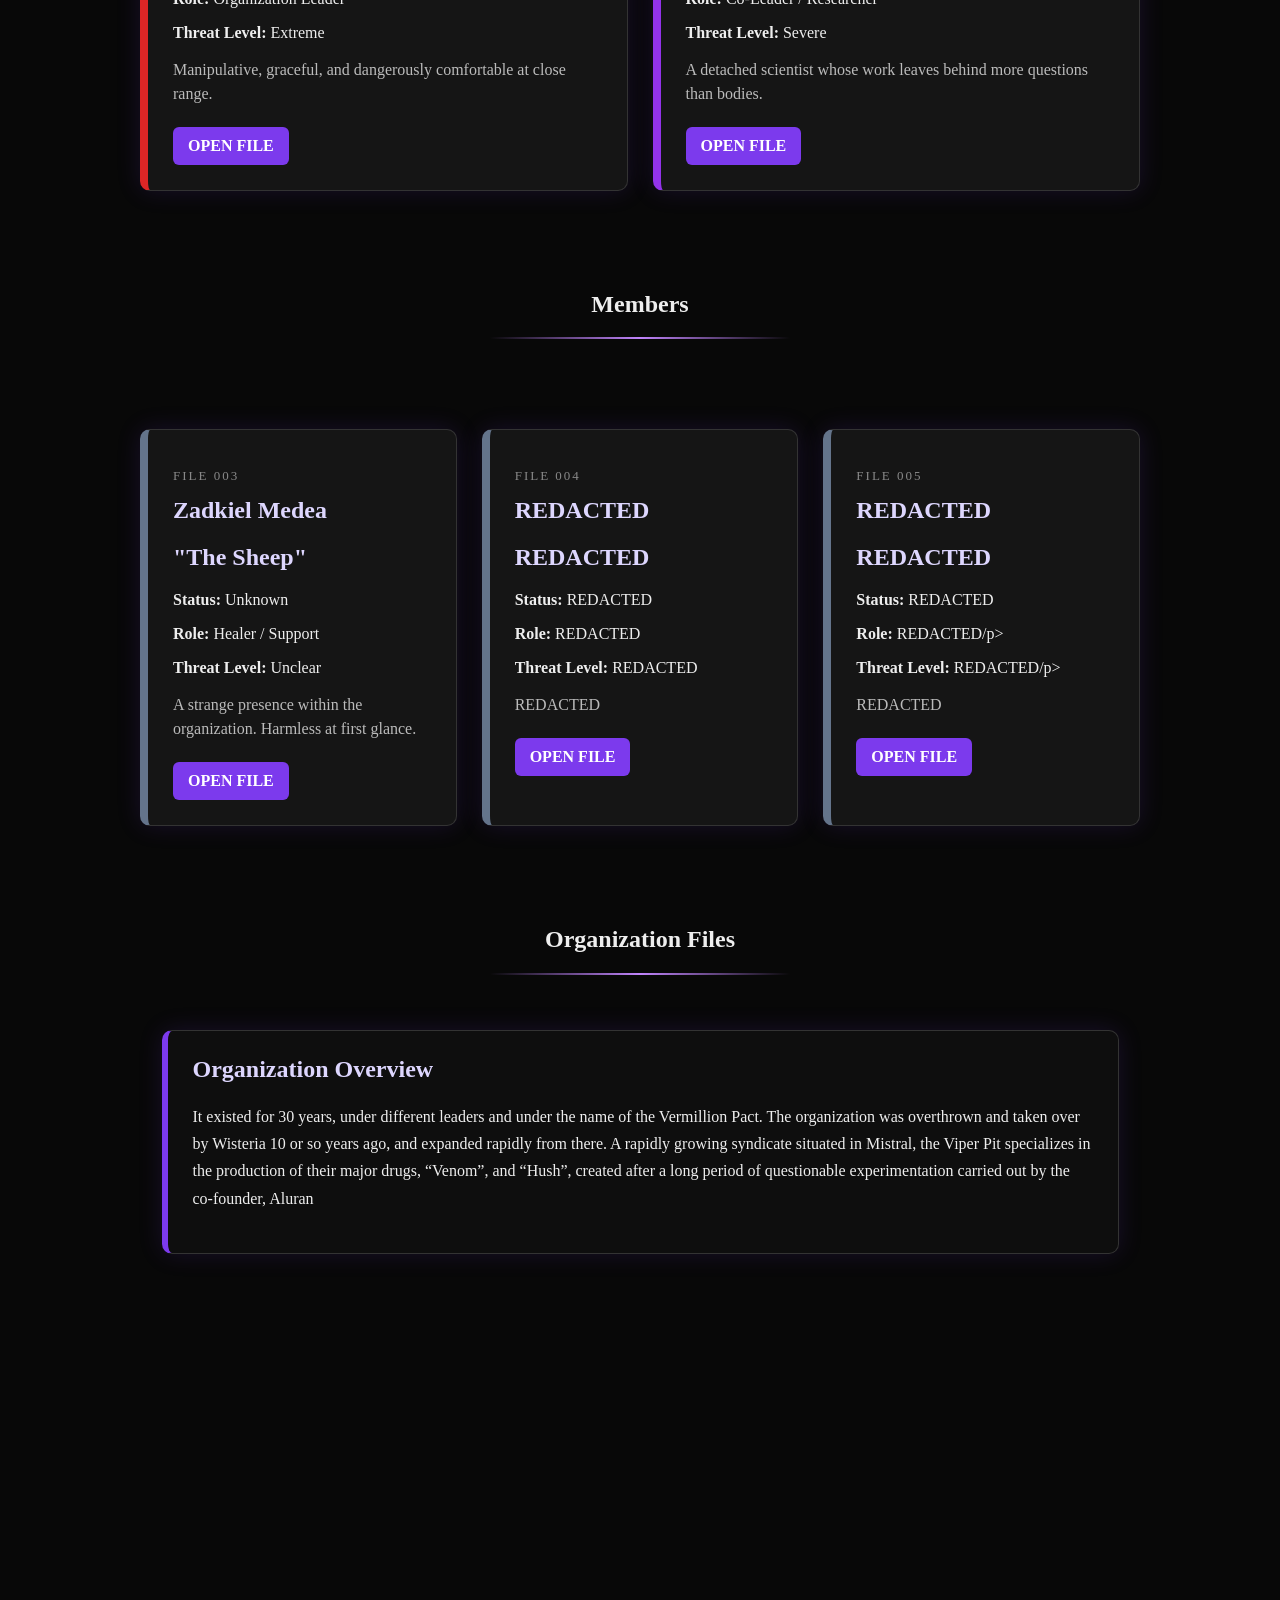
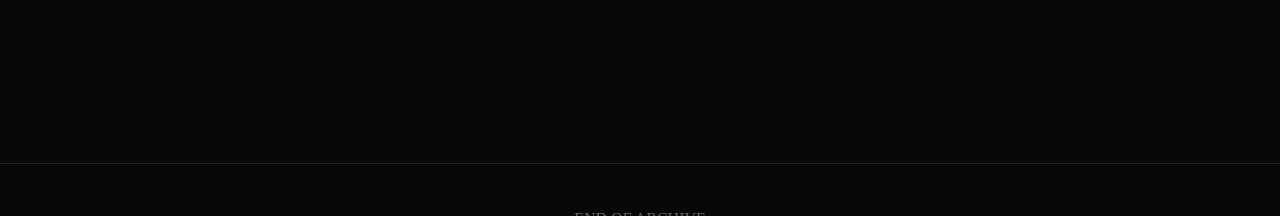
==== commit f4093185: "Update index.html" ====
--- a/index.html
+++ b/index.html
@@ -180,12 +180,12 @@
 
 </section>
     <main class="archive">   
-<section class="knowledge-card">
+ <section class="profile-card">
     <h2>Primary Assets</h2>
     <p>The criminal organization deals mostly in their specialized drug “Venom” and “Hush” as well as information, most notably information of huntsmen and huntresses, students of huntsmen/huntress schools and villains alike.</p>
 </section>
 
-<section class="knowledge-card">
+ <section class="profile-card">
     <h2>Known Activities</h2>
 <p>Drug Distribution (Hush, Venom)</p>
 <p>Information Brokerage</p>
@@ -203,3 +203,7 @@
 </footer>
     
 </html>
+
+
+
+
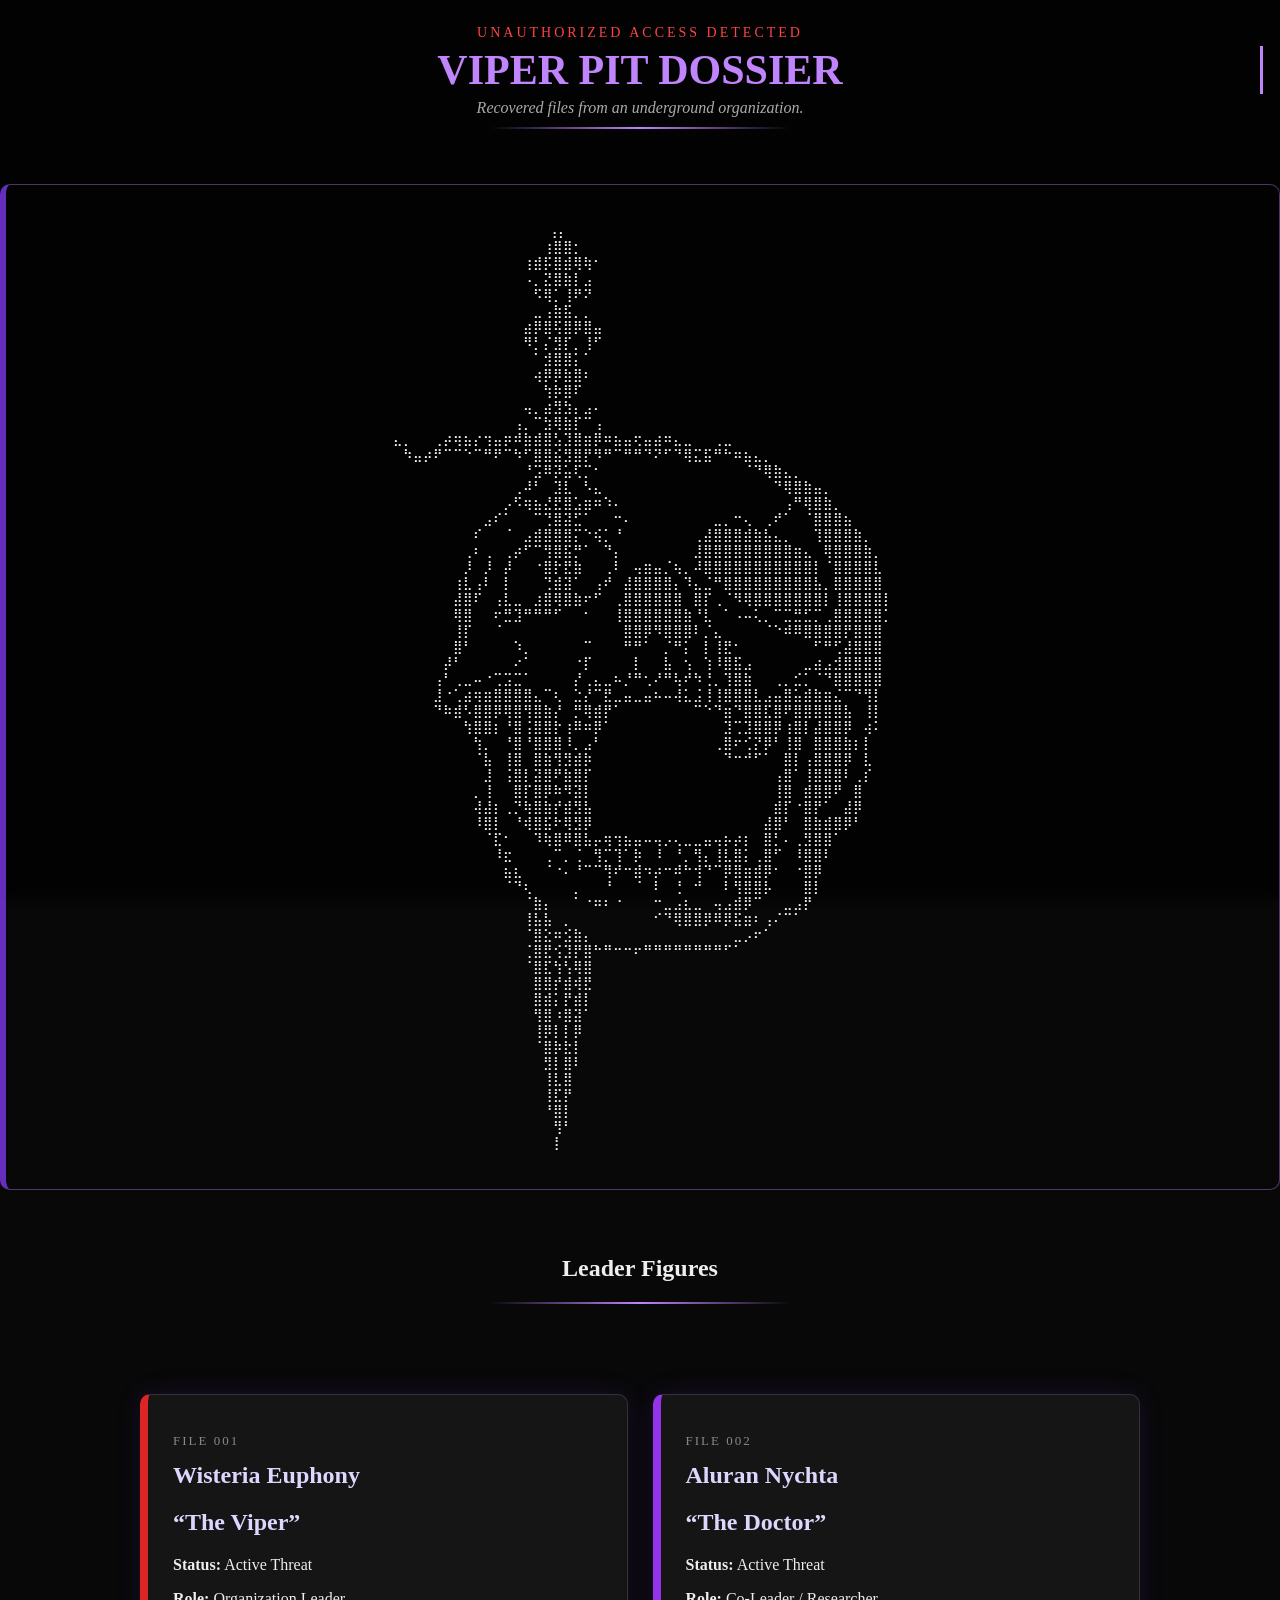
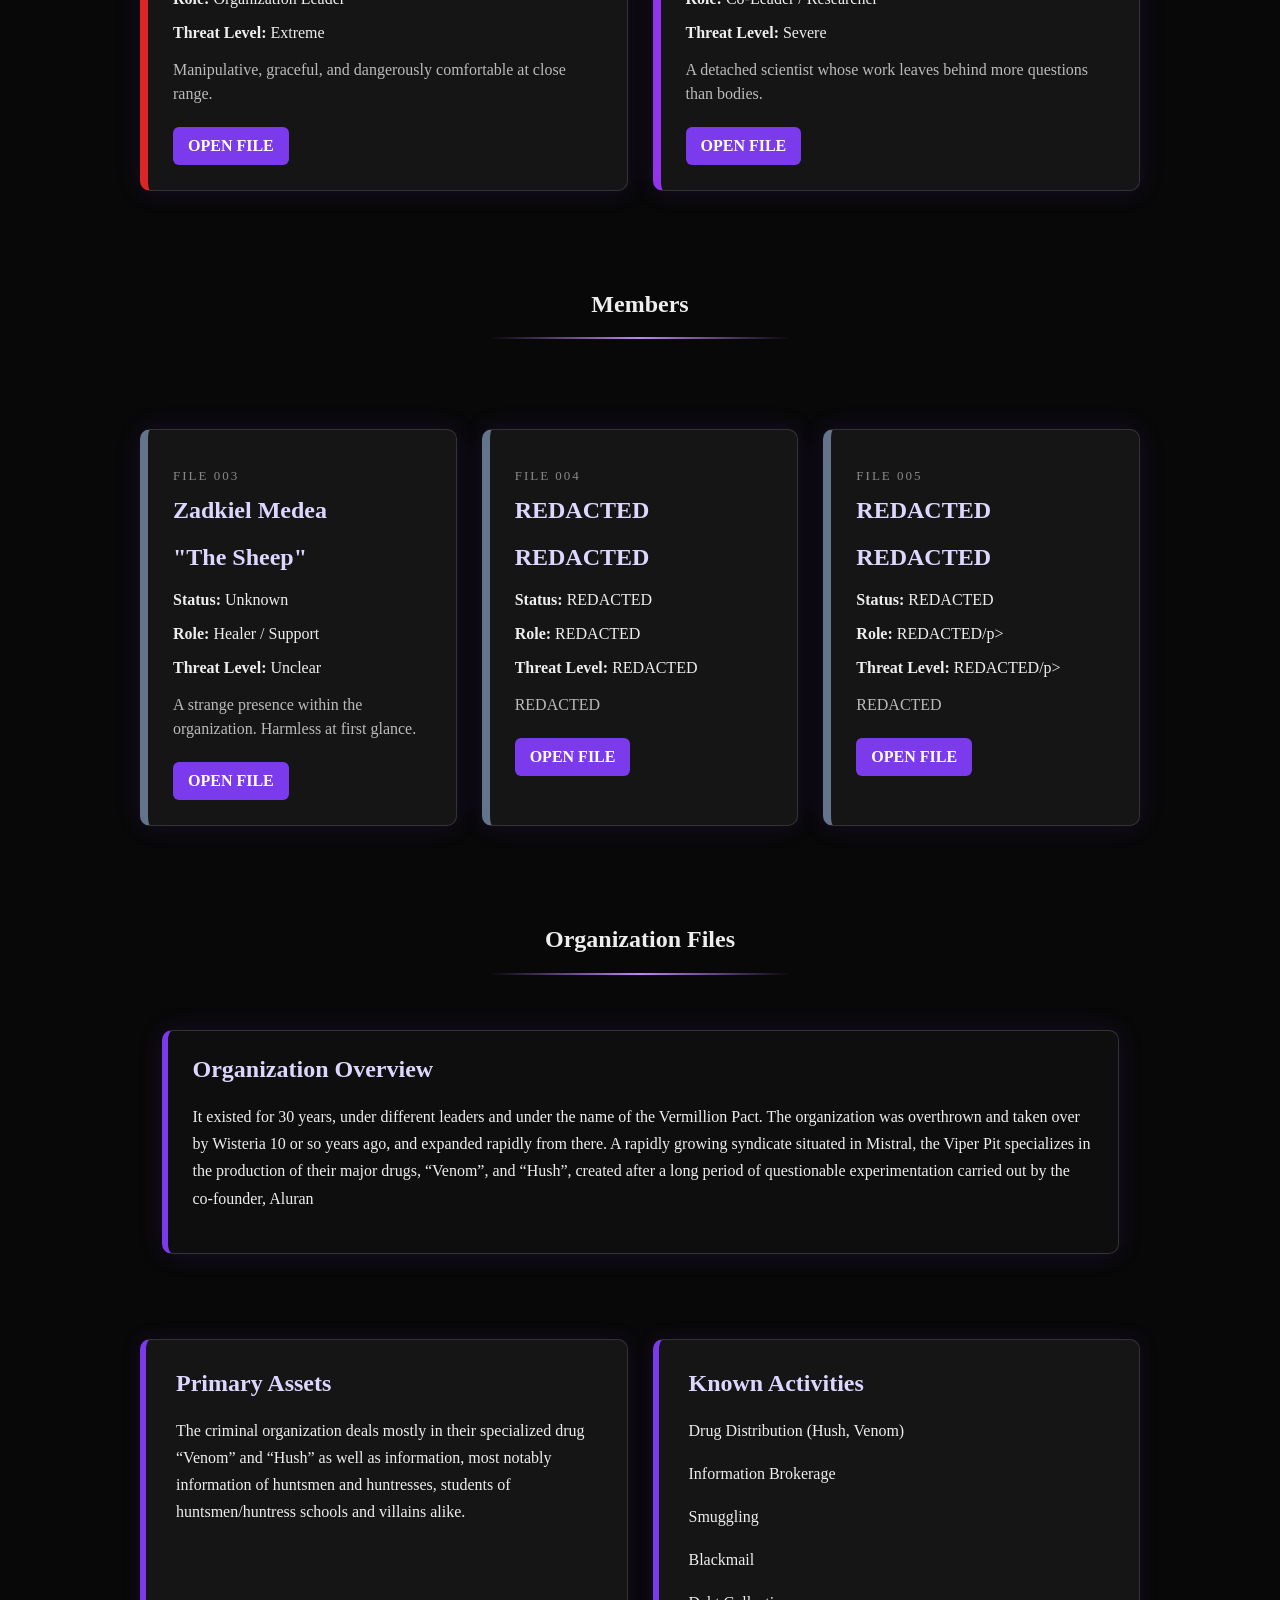
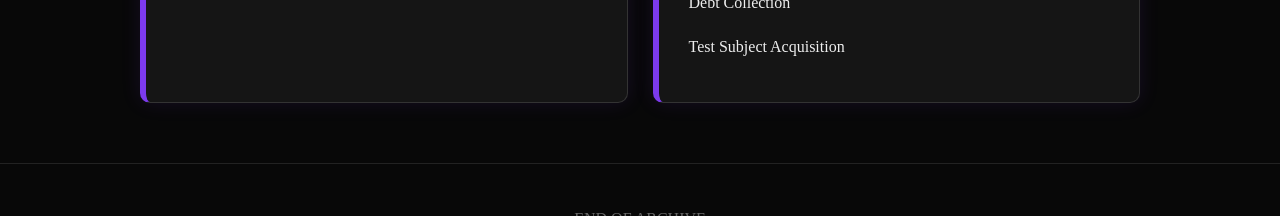
==== commit bcc0a74e: "Update index.html" ====
--- a/index.html
+++ b/index.html
@@ -207,3 +207,19 @@
 
 
 
+<script>
+    const reveals = document.querySelectorAll(".profile-card, .reveal-quote");
+
+    const observer = new IntersectionObserver((entries) => {
+        entries.forEach(entry => {
+            if (entry.isIntersecting) {
+                entry.target.classList.add("show");
+            }
+        });
+    });
+
+    reveals.forEach(item => observer.observe(item));
+</script>
+
+</body>
+</html>
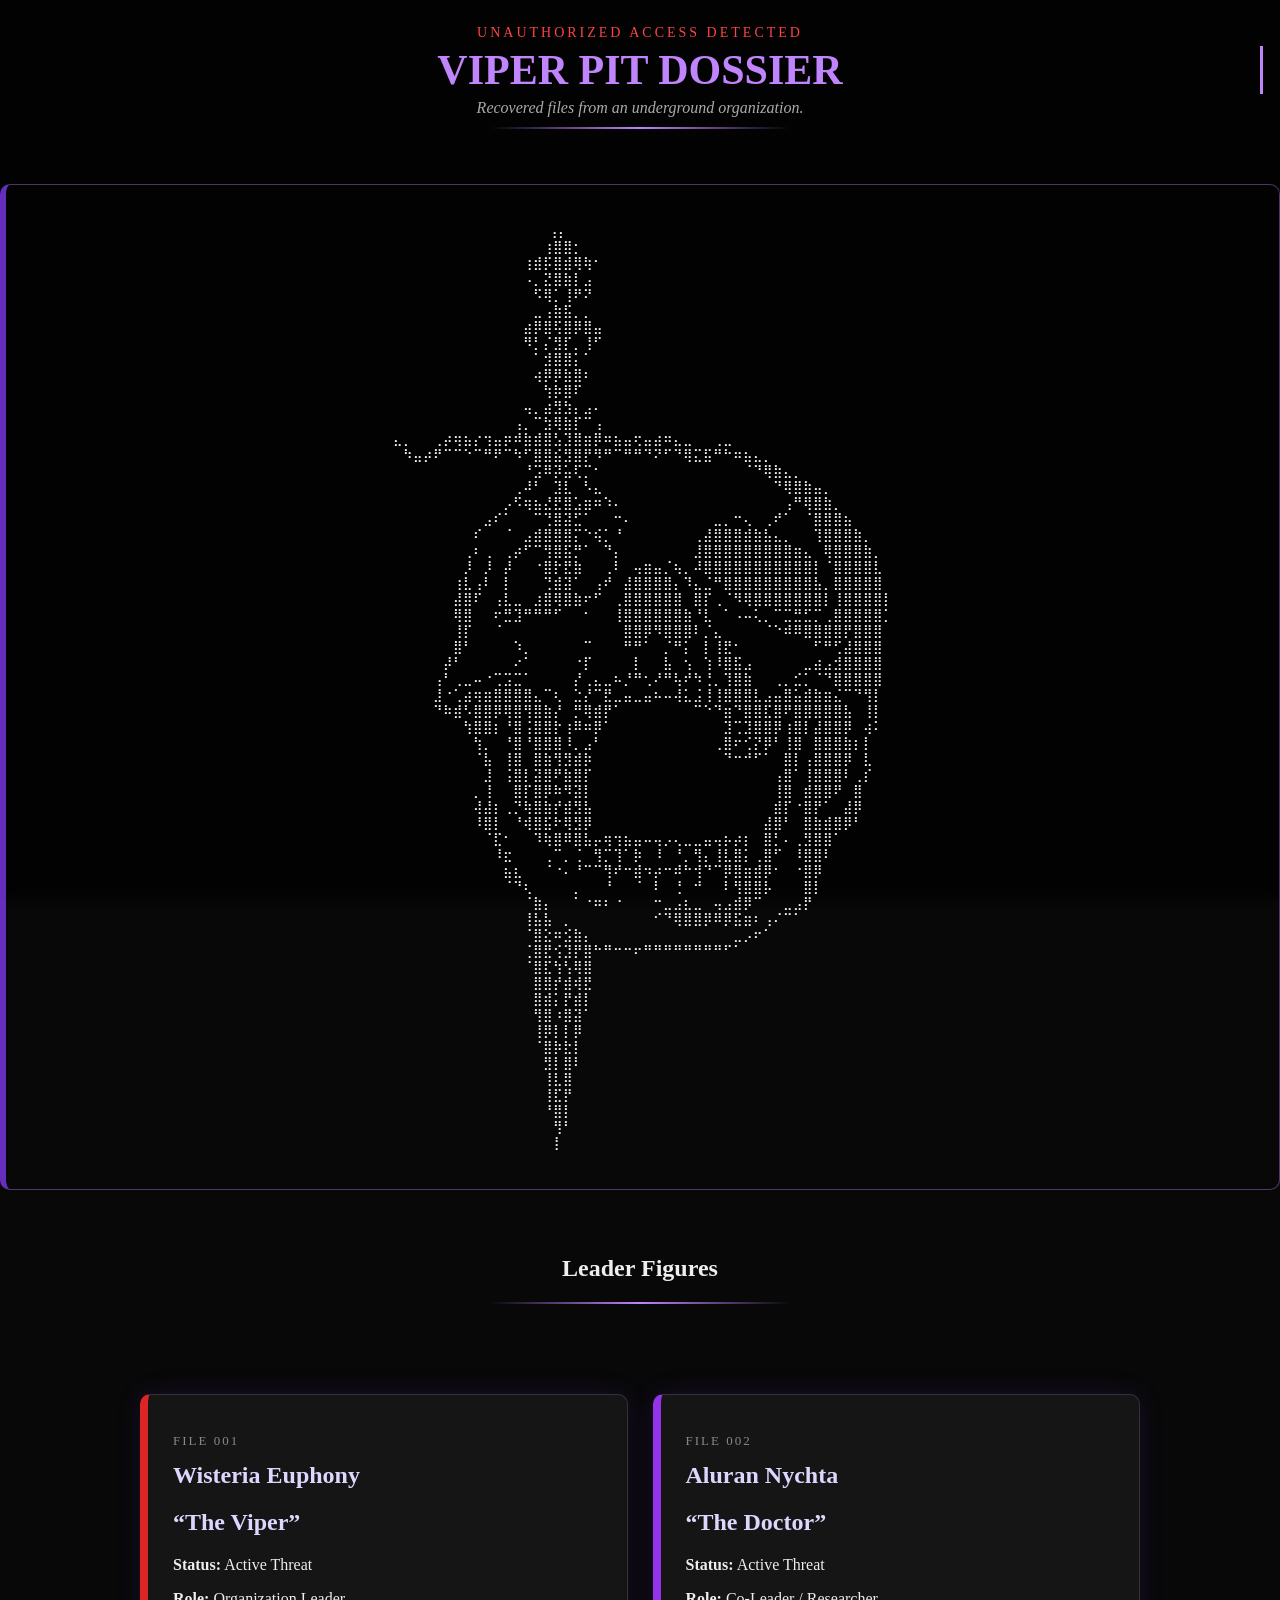
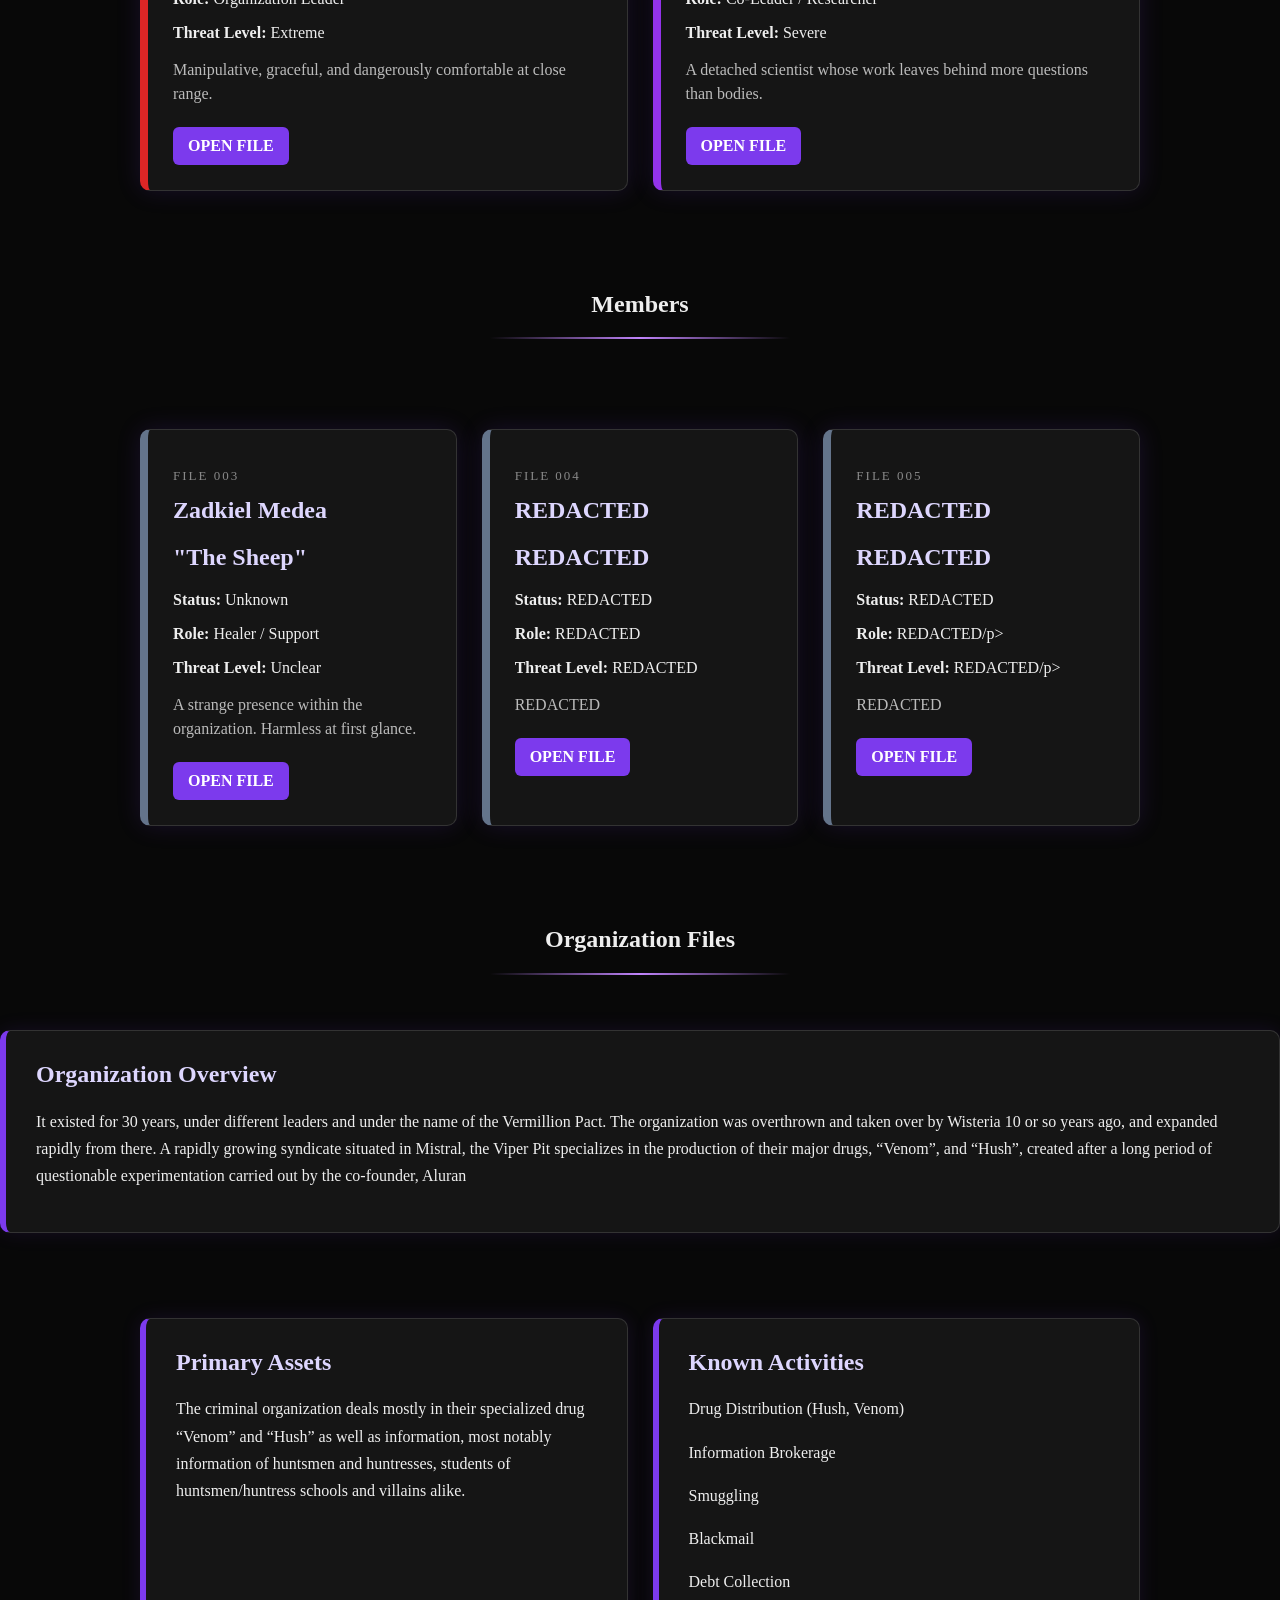
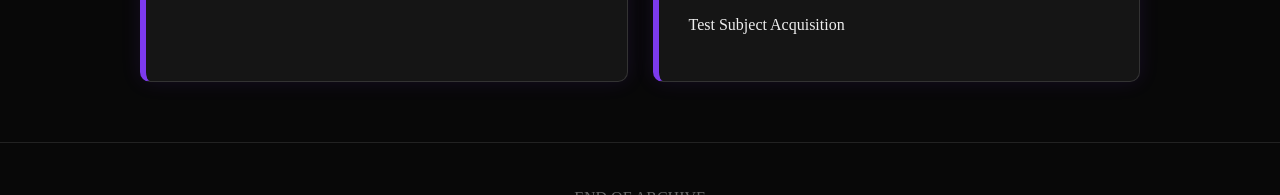
==== commit 2afb0533: "Update index.html" ====
--- a/index.html
+++ b/index.html
@@ -170,7 +170,7 @@
 <div class="header-divider"></div>
 </header>
     
-<section class="knowledge-card">
+<section class="profile-card">
 
     <h2>Organization Overview</h2>
 
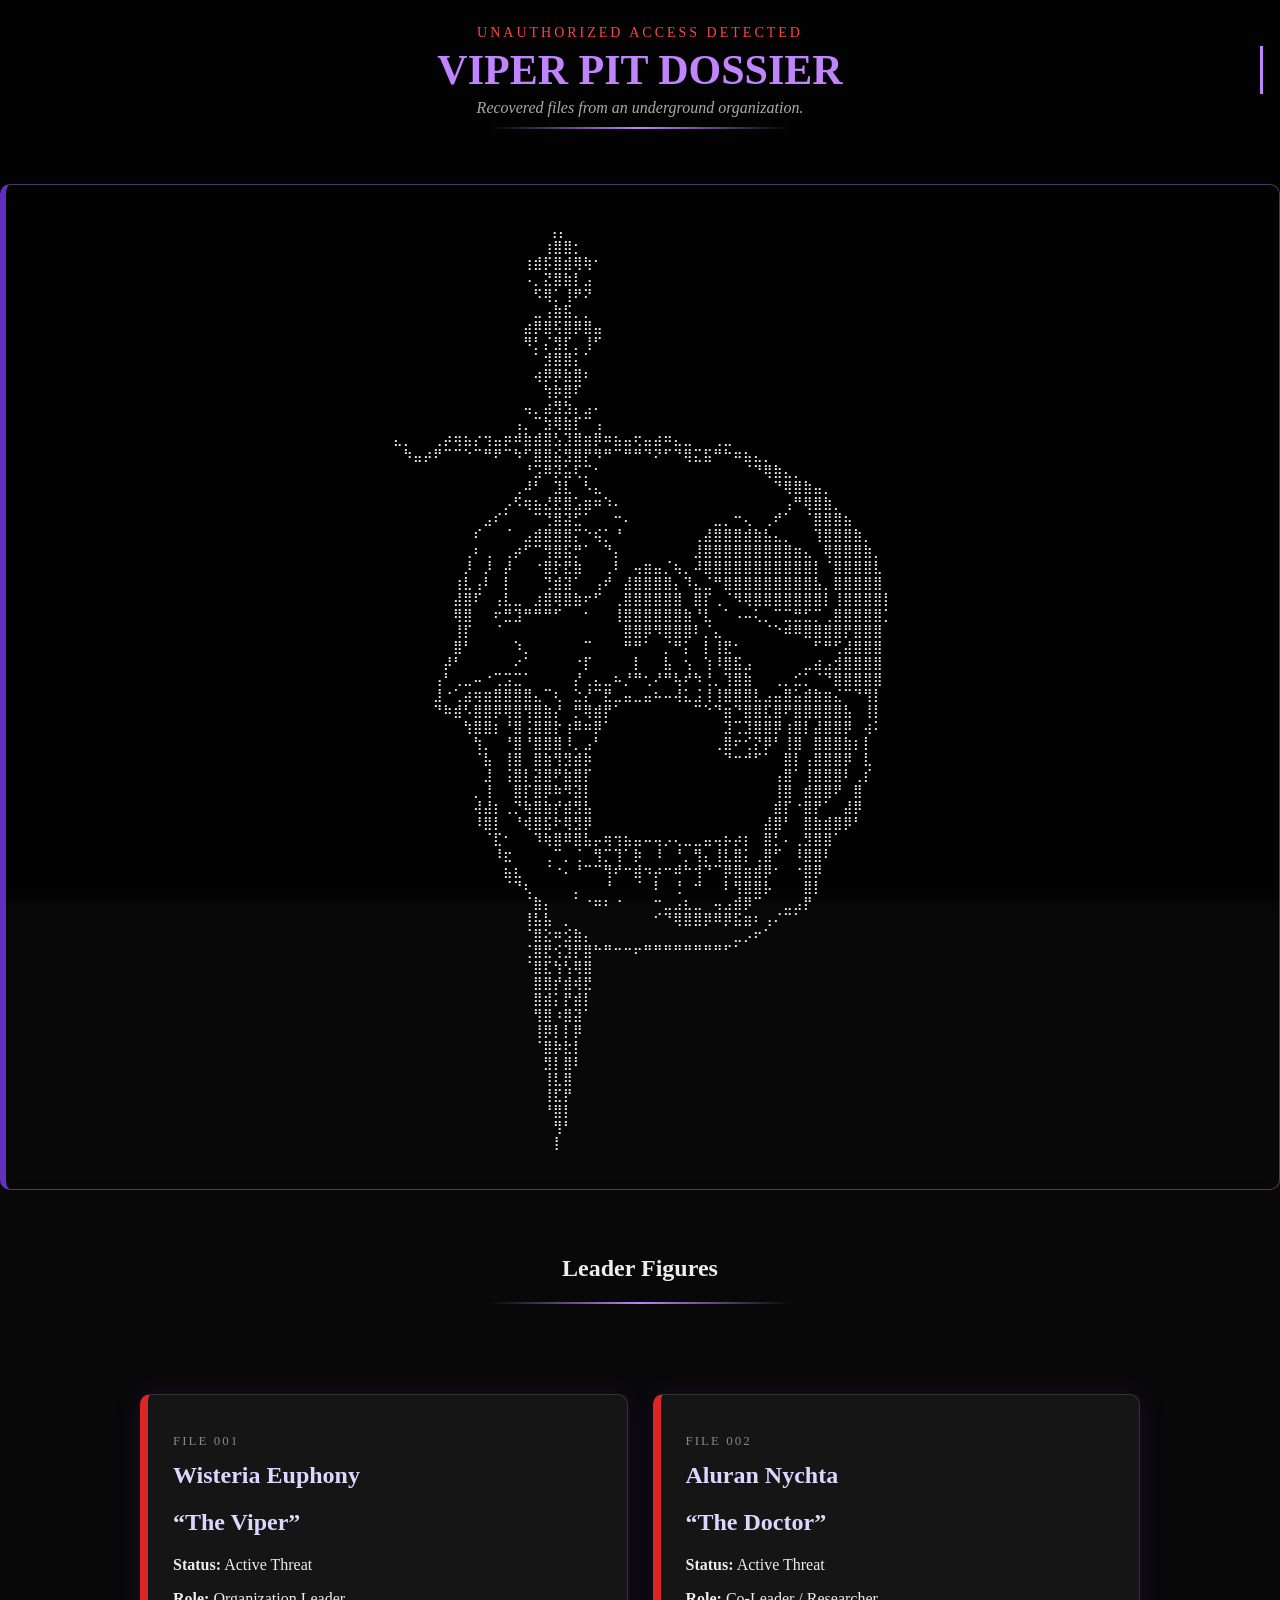
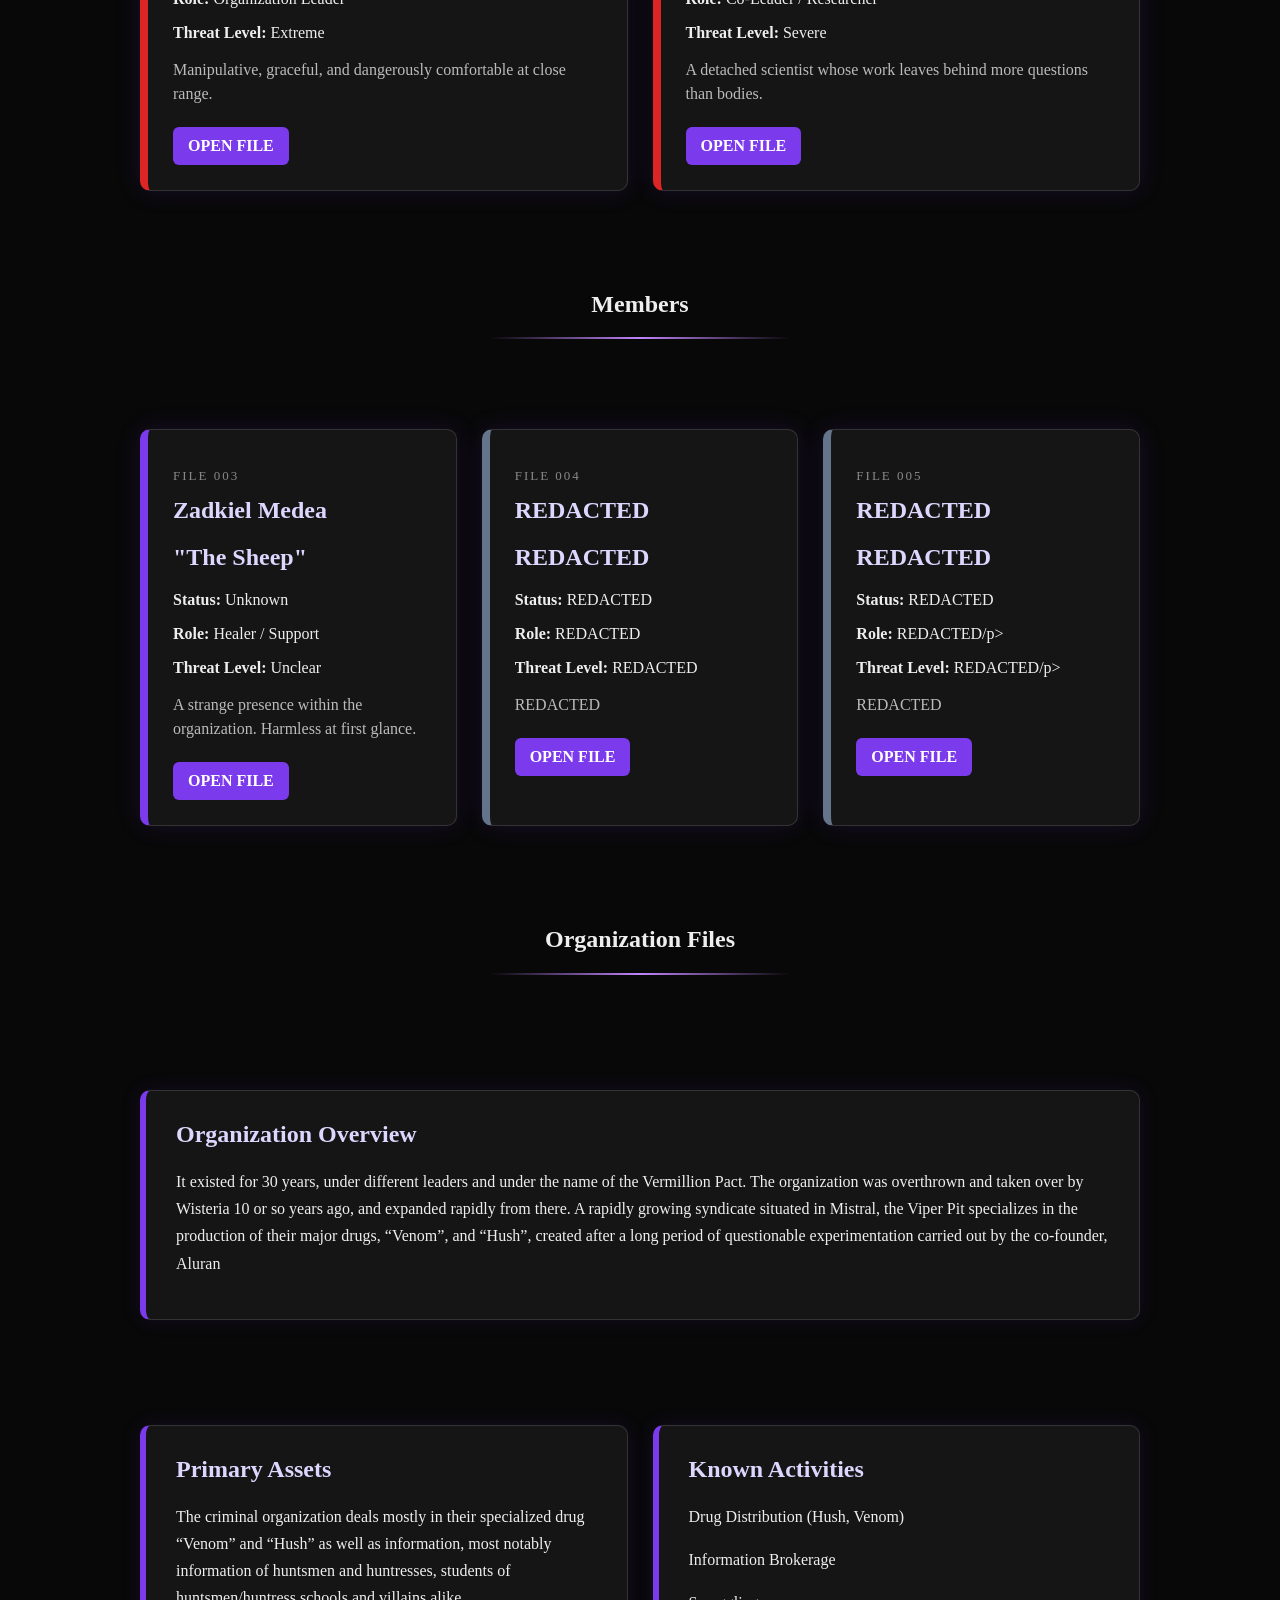
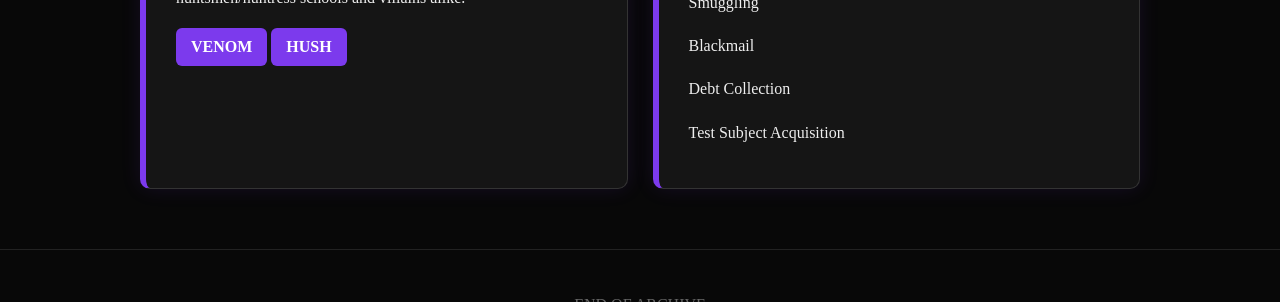
==== commit c4a63703: "Update index.html" ====
--- a/index.html
+++ b/index.html
@@ -97,7 +97,7 @@
 <a href="wisteria.html" class="file-button">OPEN FILE</a>
 </section>
 
-<section class="dossier-card severe">
+<section class="dossier-card extreme">
 <p class="file-label">FILE 002</p>
 <h2>Aluran Nychta </h2>
 <h2>“The Doctor”</h2>
@@ -119,7 +119,7 @@
      </header>
 <main class="archive">
 
-    <section class="dossier-card unknown">
+    <section class="dossier-card Severe">
 <p class="file-label">FILE 003</p>
 <h2>Zadkiel Medea</h2>
 <h2>"The Sheep"</h2>
@@ -169,7 +169,8 @@
 <h2>Organization Files</h2>
 <div class="header-divider"></div>
 </header>
-    
+
+     <main class="archive"> 
 <section class="profile-card">
 
     <h2>Organization Overview</h2>
@@ -177,12 +178,14 @@
     <p>
       It existed for 30 years, under different leaders and under the name of the Vermillion Pact. The organization was overthrown and taken over by Wisteria 10 or so years ago, and expanded rapidly from there. A rapidly growing syndicate situated in Mistral, the Viper Pit specializes in the production of their major drugs, “Venom”, and “Hush”, created after a long period of questionable experimentation carried out by the co-founder, Aluran
     </p>
-
+     </main>
+    
 </section>
     <main class="archive">   
  <section class="profile-card">
     <h2>Primary Assets</h2>
     <p>The criminal organization deals mostly in their specialized drug “Venom” and “Hush” as well as information, most notably information of huntsmen and huntresses, students of huntsmen/huntress schools and villains alike.</p>
+     <a href="venom.html" class="file-button">VENOM</a> <a href="hush.html" class="file-button">HUSH</a>
 </section>
 
  <section class="profile-card">
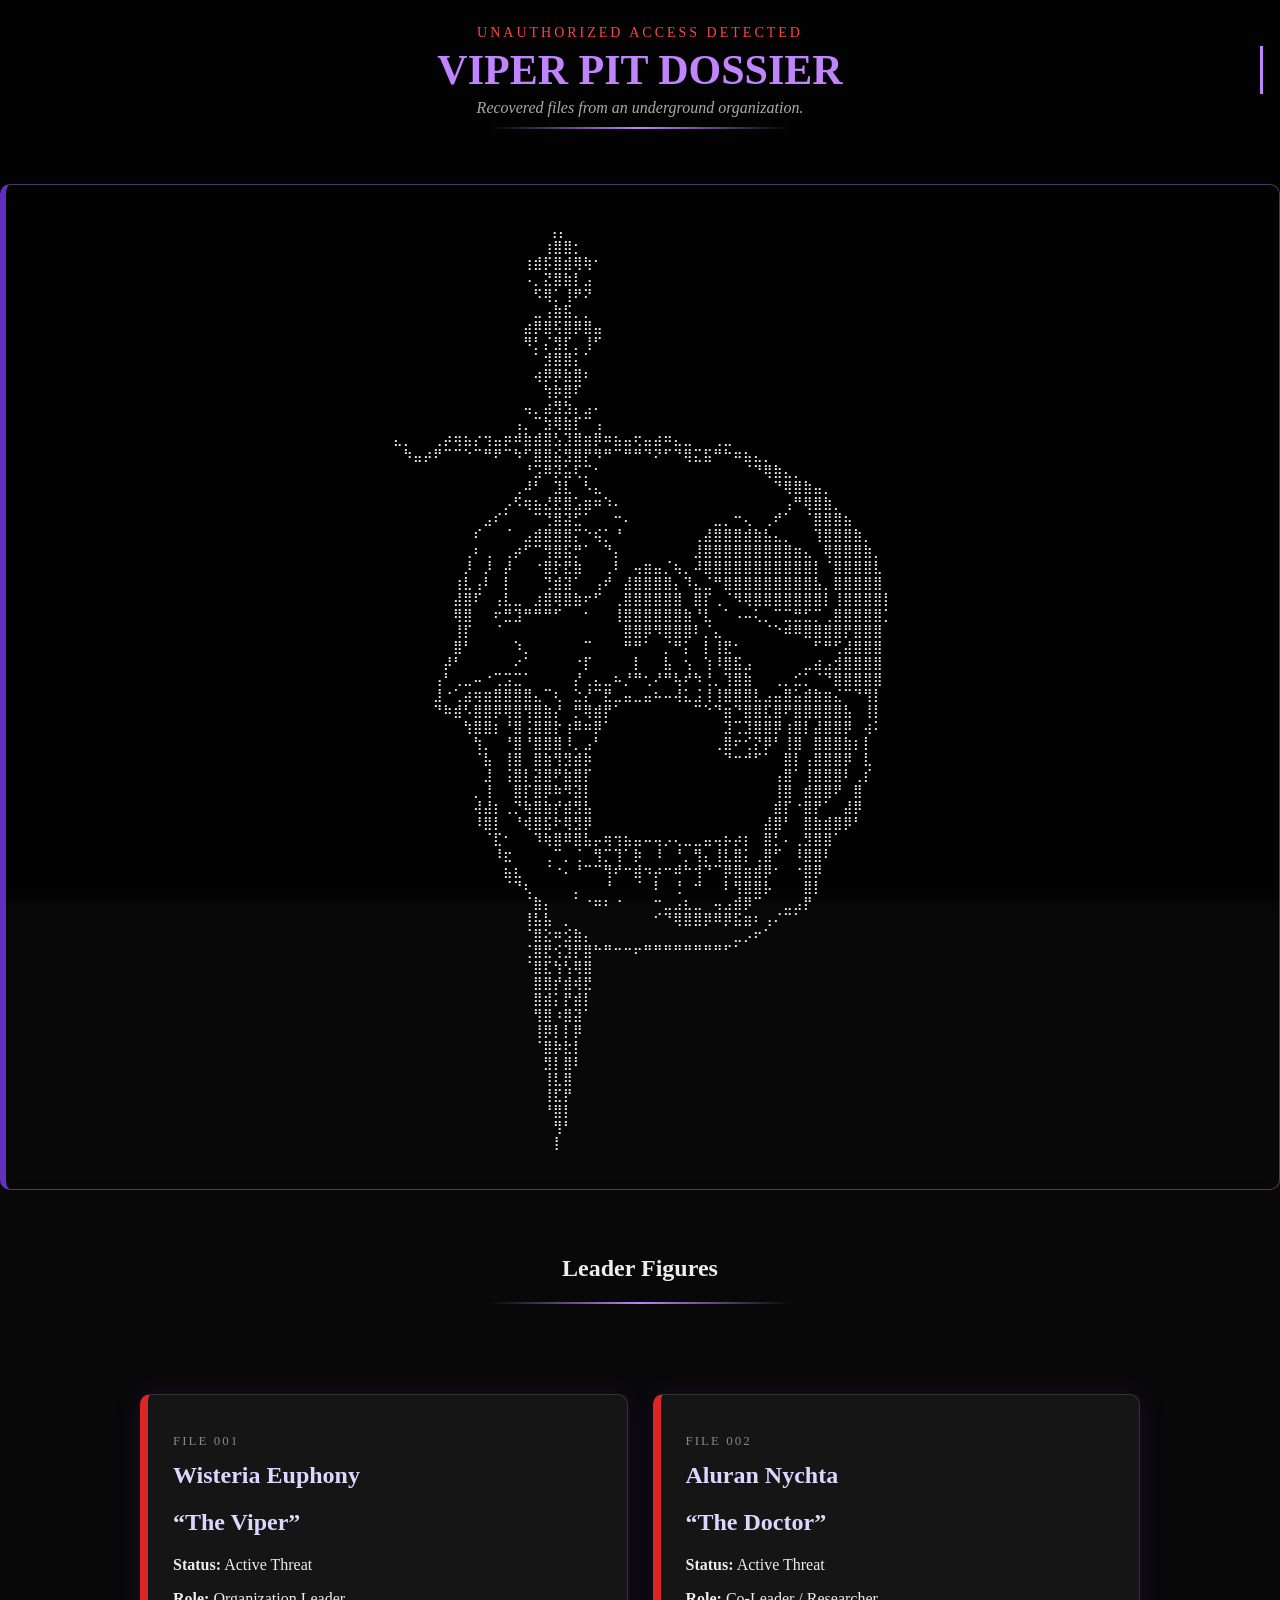
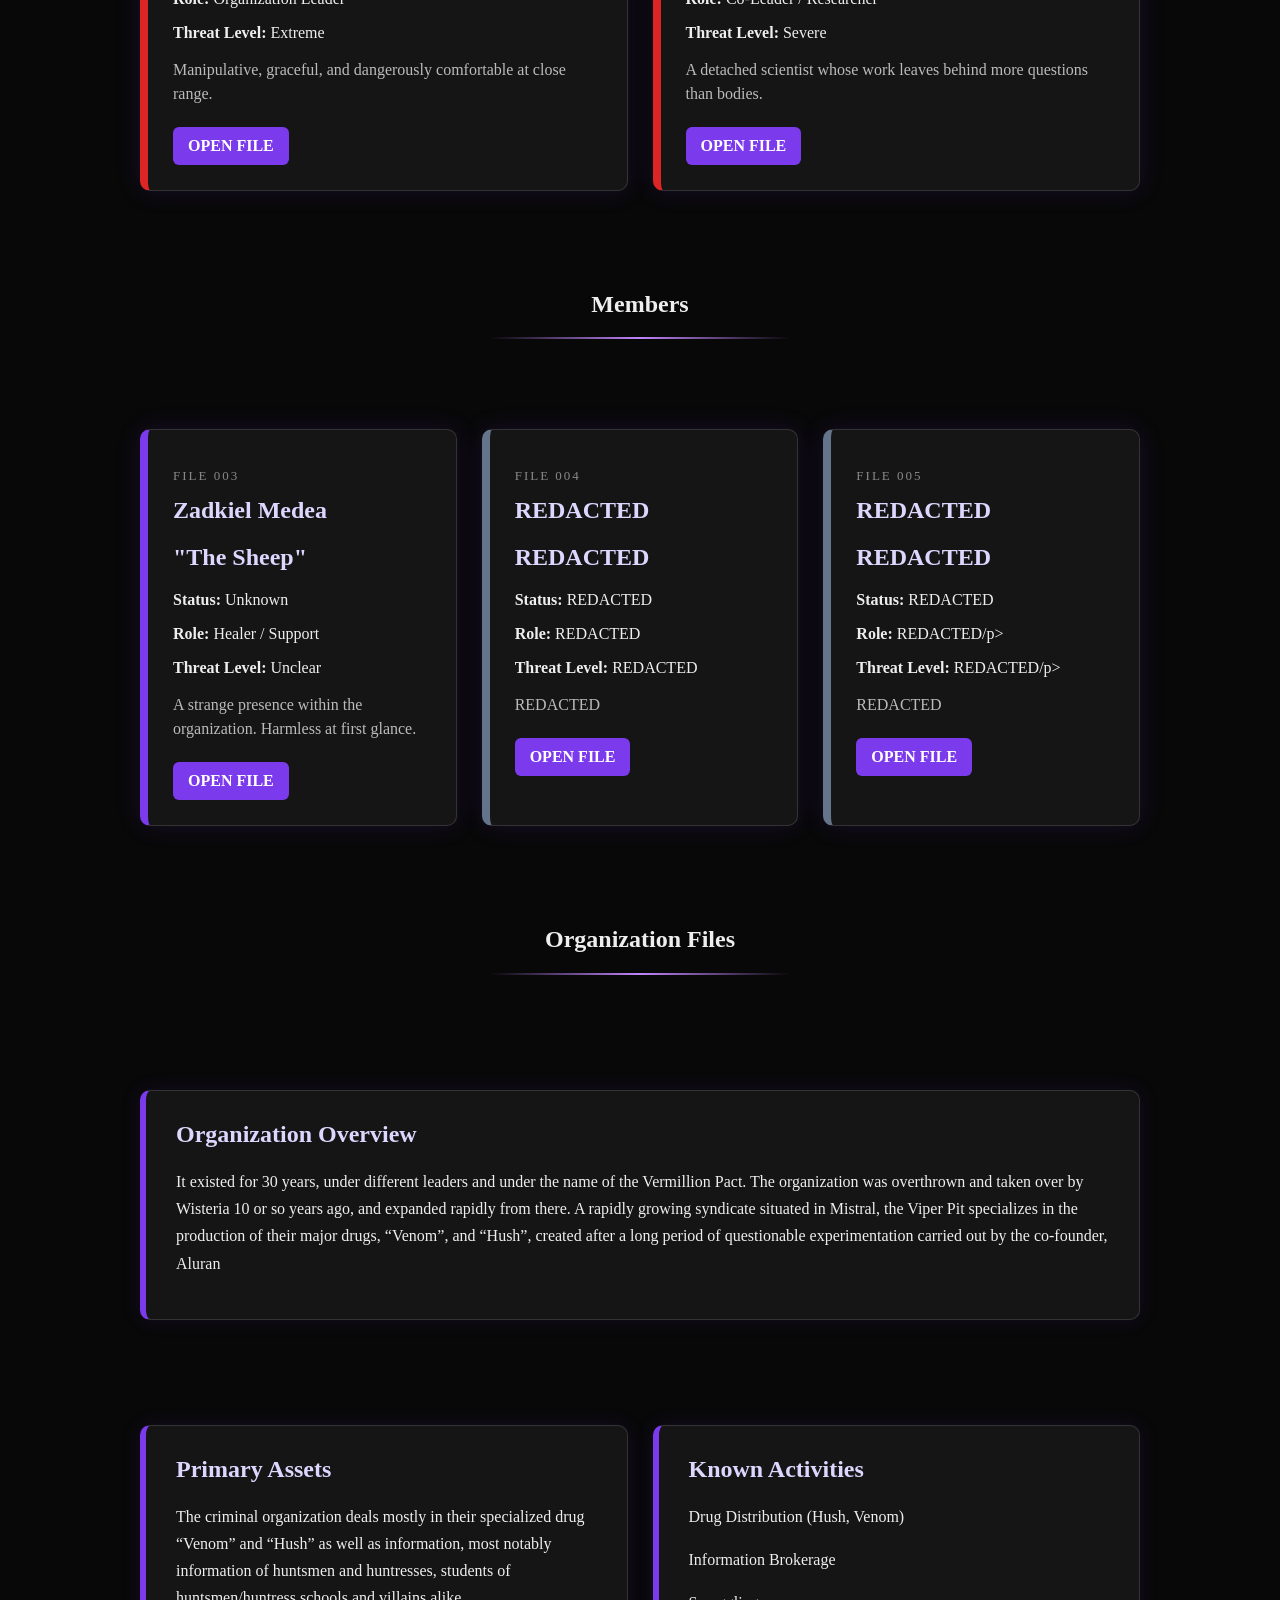
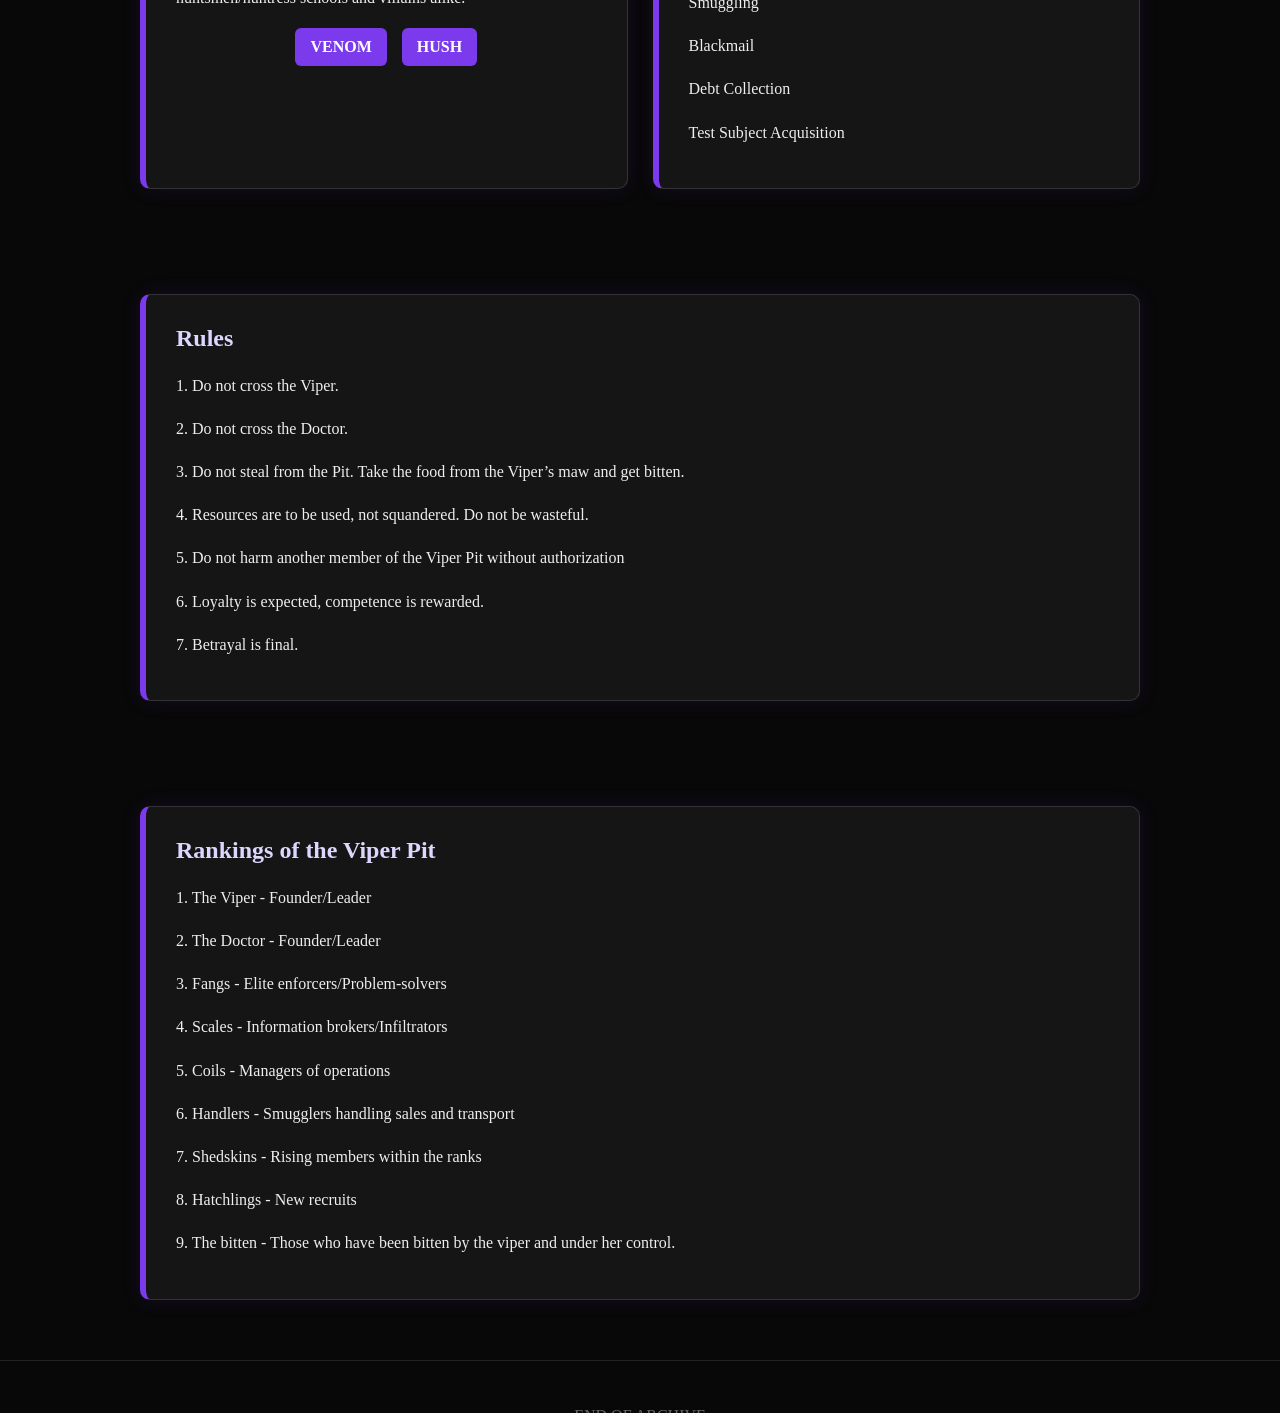
==== commit ee077a1e: "Update index.html" ====
--- a/index.html
+++ b/index.html
@@ -185,7 +185,7 @@
  <section class="profile-card">
     <h2>Primary Assets</h2>
     <p>The criminal organization deals mostly in their specialized drug “Venom” and “Hush” as well as information, most notably information of huntsmen and huntresses, students of huntsmen/huntress schools and villains alike.</p>
-     <a href="venom.html" class="file-button">VENOM</a> <a href="hush.html" class="file-button">HUSH</a>
+    <div class="button-container"> <a href="venom.html" class="file-button">VENOM</a> <a href="hush.html" class="file-button">HUSH</a> </div>
 </section>
 
  <section class="profile-card">
@@ -198,6 +198,39 @@
 <p>Test Subject Acquisition</p>
 </section>
     </main>
+
+      <main class="archive"> 
+<section class="profile-card">
+
+    <h2>Rules</h2>
+    <p>1. Do not cross the Viper.</p>
+    <p>2. Do not cross the Doctor.</p>
+    <p>3. Do not steal from the Pit. Take the food from the Viper’s maw and get bitten.</p>
+    <p>4. Resources are to be used, not squandered. Do not be wasteful.</p>
+    <p>5. Do not harm another member of the Viper Pit without authorization</p>
+    <p>6. Loyalty is expected, competence is rewarded.</p>
+    <p>7. Betrayal is final.</p>
+     </main>
+    
+</section>
+
+    <main class="archive"> 
+<section class="profile-card">
+
+    <h2>Rankings of the Viper Pit</h2>
+    <p>1. The Viper - Founder/Leader</p>
+    <p>2. The Doctor - Founder/Leader</p>
+    <p>3. Fangs - Elite enforcers/Problem-solvers</p>
+    <p>4. Scales - Information brokers/Infiltrators</p>
+    <p>5. Coils - Managers of operations</p>
+    <p>6. Handlers - Smugglers handling sales and transport</p>
+    <p>7. Shedskins - Rising members within the ranks</p>
+    <p>8. Hatchlings - New recruits</p>
+    <p>9. The bitten - Those who have been bitten by the viper and under her control.</p>
+     </main>
+    
+</section>
+
     
 </body>
     
@@ -206,6 +239,7 @@
 </footer>
     
 </html>
+
 
 
 
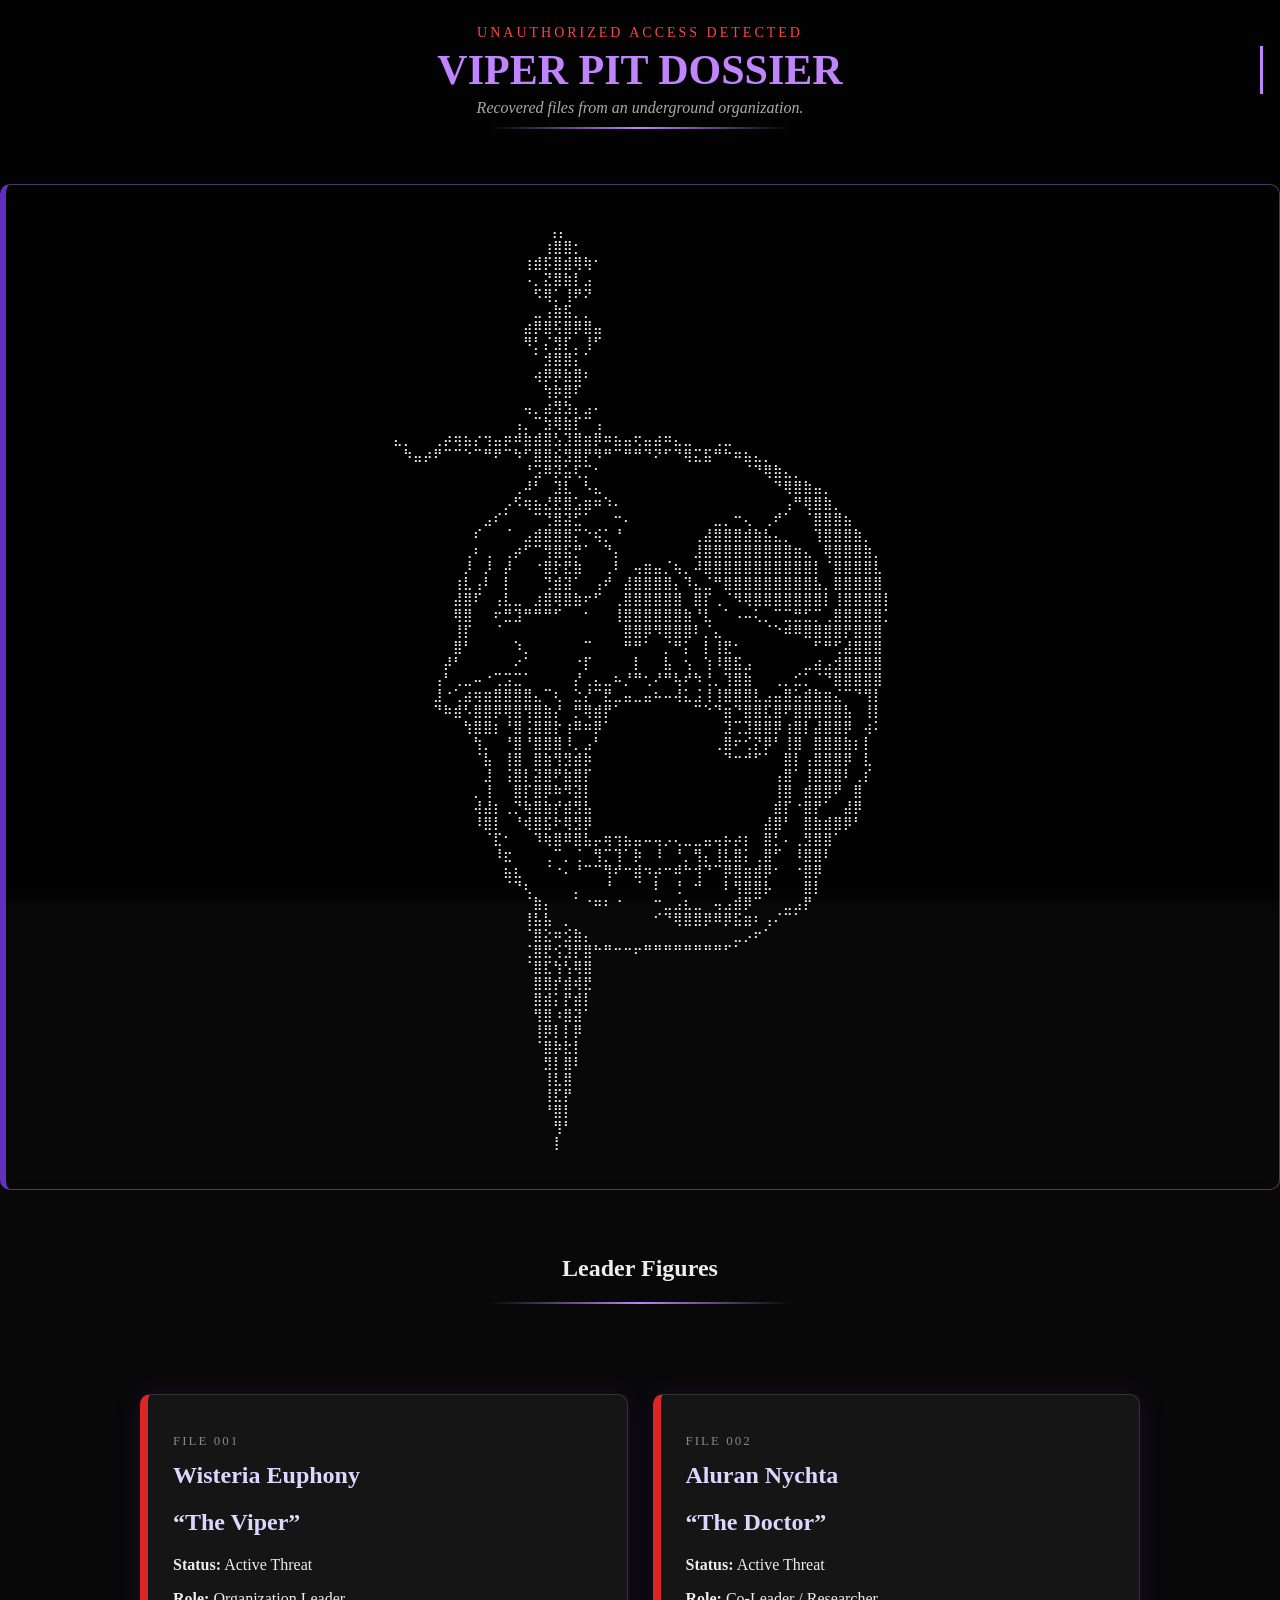
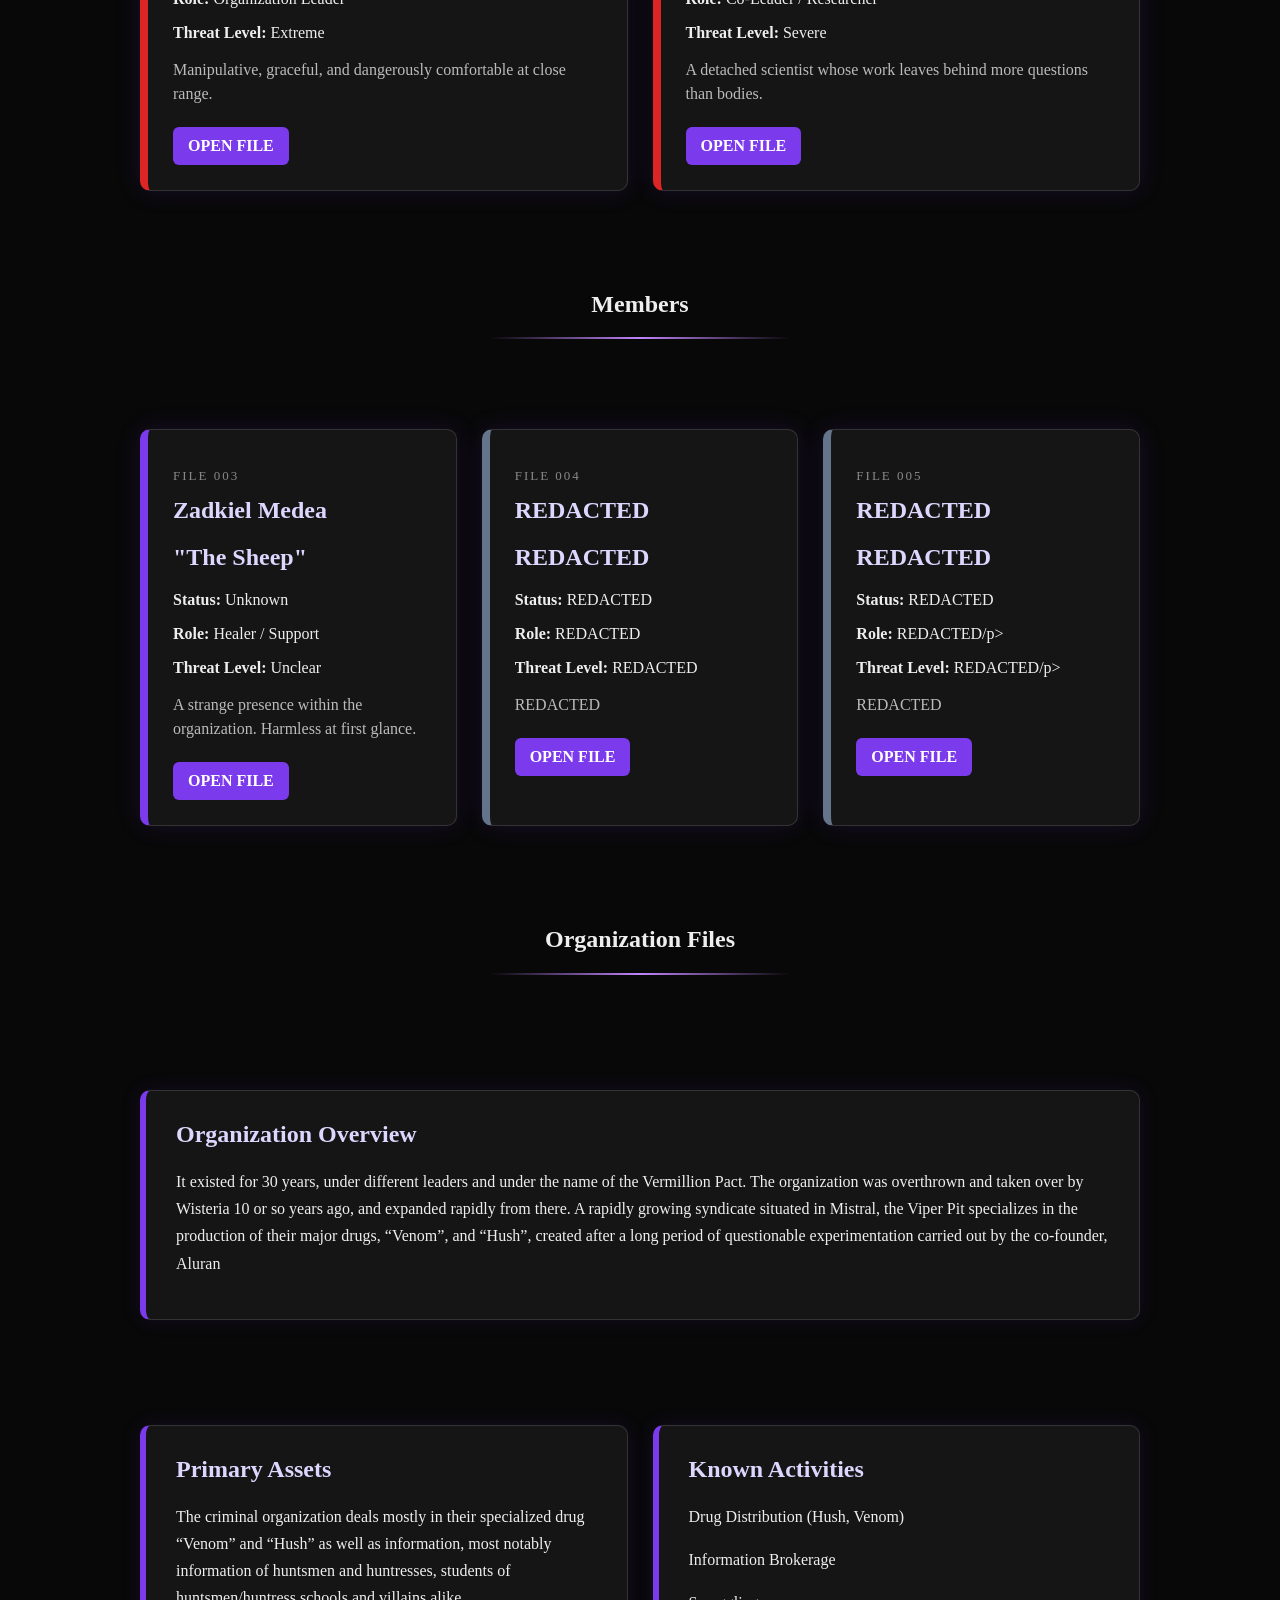
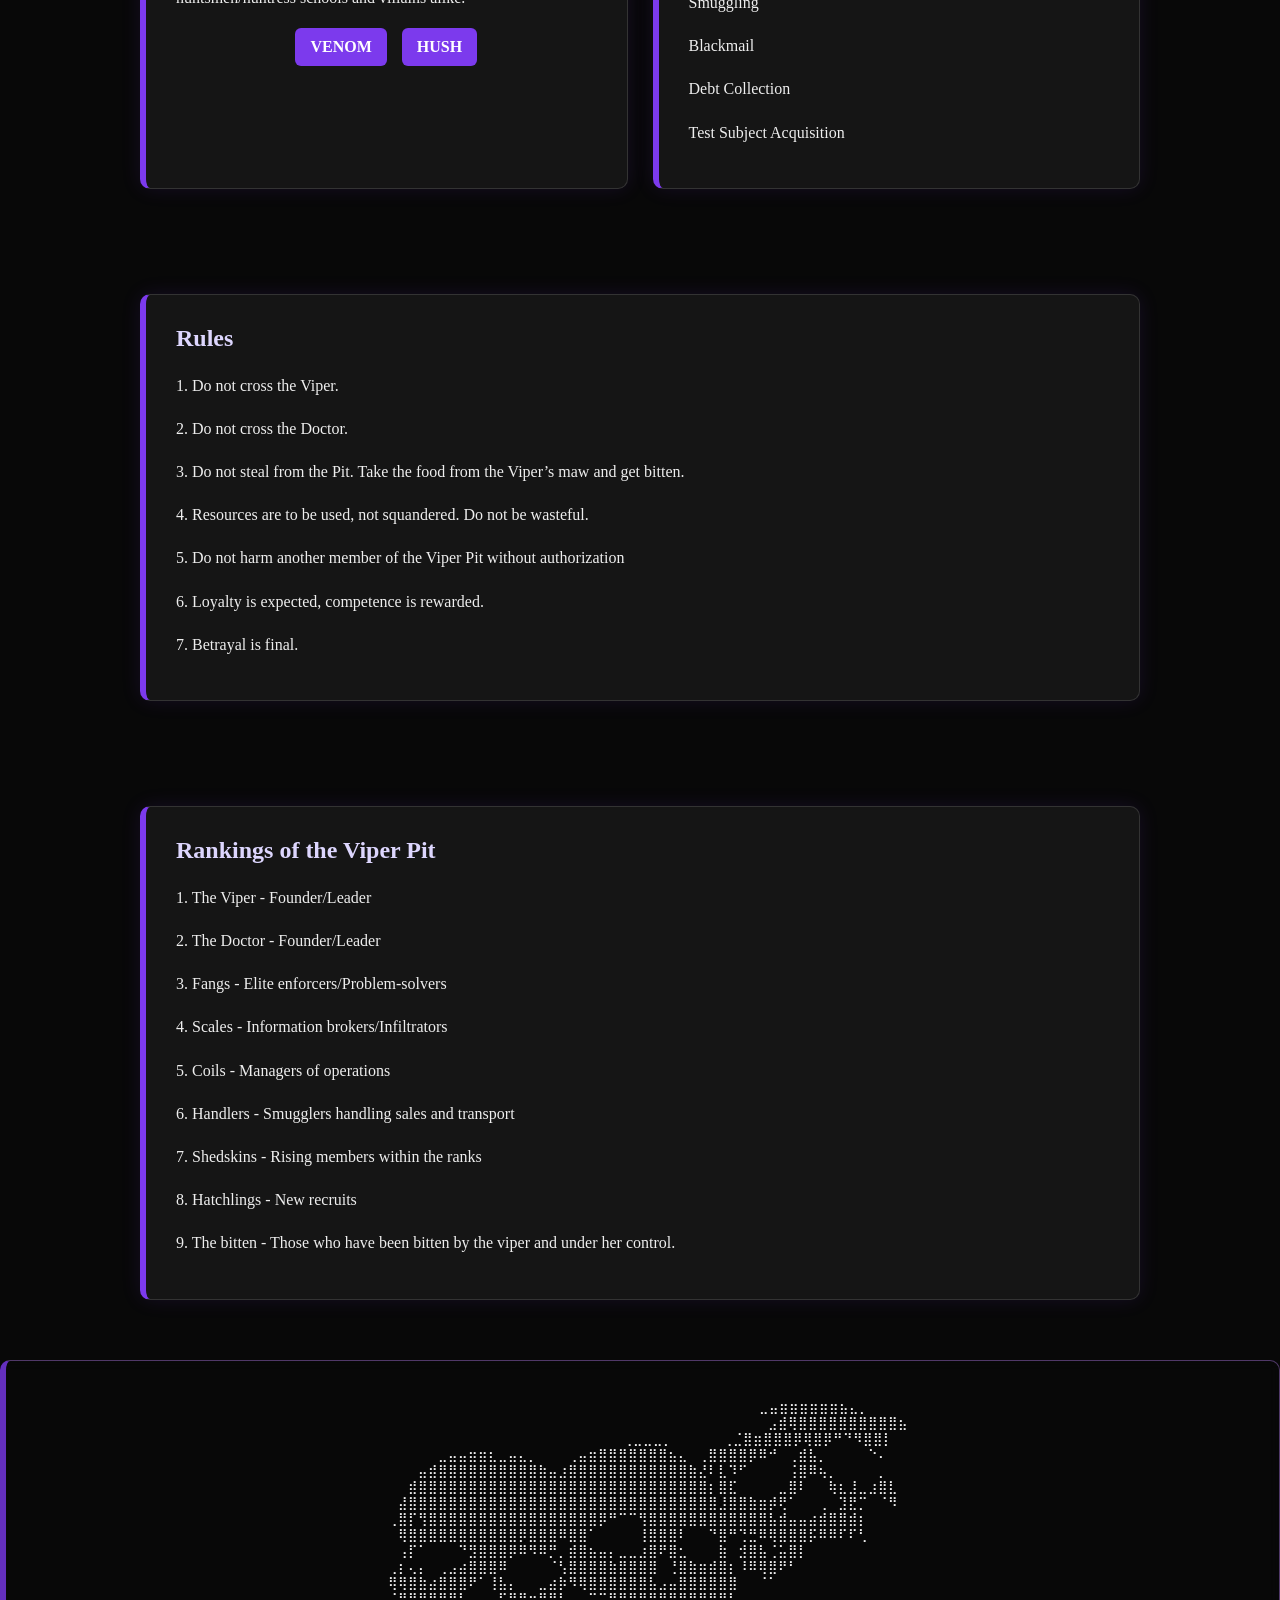
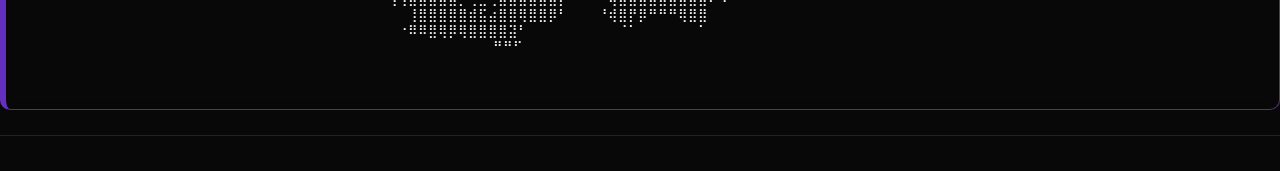
==== commit 37d43aac: "Update index.html" ====
--- a/index.html
+++ b/index.html
@@ -233,6 +233,28 @@
 
     
 </body>
+
+<section class="transparent-card">
+   <pre>
+                                                 ⣀⣤⣶⣶⣶⣶⣶⣶⣦⣄⡀⠀⠀⠀⠀
+                            			      ⣠⣾⢿⣿⣿⣿⣿⣿⣿⣿⣿⣿⣿⣦⠀⠀⠀
+⠀⠀⠀⠀⠀⠀⠀⠀⠀⠀⠀⠀⠀⠀    ⠀⠀⠀⠀⠀⠀⠀⠀⢀⣀⣀⣀⡀⠀⠀⠀⠀⠀⢀⣈⣿⣶⣿⣿⣿⡿⢿⣿⡿⠛⠙⠻⣿⣿⡇⠀⠀
+⠀⠀⠀⠀⠀⣀⣤⣤⣶⣶⣆⣀⣤⣄⡀⠀⠀⠀⢀⣤⣶⣿⣿⣿⣿⣿⣿⣿⣦⣄⠀⢀⣿⣿⣿⣿⡿⠿⠚⠀⢀⣾⣧⡀⠀⠀⠀⠀⠑⠄⠀
+⠀⠀⠀⣤⣾⣿⣿⣿⣿⣿⣿⣿⣿⣿⣿⣷⣤⣰⣿⣿⣿⣿⣿⣿⣿⣿⣿⣿⣿⣿⣷⣜⠇⣇⠹⠋⠀⠀⠀⠀⢨⣿⠿⢦⡀⠀⠀⠀⠀⡀⠀
+⠀⠀⣾⣿⣿⣿⣿⣿⣿⣿⣿⣿⣿⣿⣿⣿⣿⣿⣿⣿⣿⣿⣿⣿⣿⣿⣿⣿⣿⣿⣿⣿⡆⣿⣏⠀⠀⠀⠀⣀⣿⠇⠀⠀⢷⣆⣸⣀⣰⣿⣇
+⠀⣼⣿⣿⣿⣿⣿⣿⣿⣿⣿⣿⣿⣿⣿⣿⣿⣿⣿⣿⣿⣿⣿⣿⣿⣿⣿⣿⣿⣿⣿⣿⣿⣸⣿⣿⣷⣶⡾⢟⠁⠀⠀⢀⠀⣹⣟⡉⠀⠈⠻
+⢀⣿⡏⢻⣿⣿⣿⣿⣿⣿⣿⣿⣿⣿⣿⣿⣿⣿⣿⣿⣿⡿⠛⠉⠉⢻⣿⣿⣿⣿⣿⣿⣿⣿⣿⣿⣿⣿⣧⣾⣤⣤⣴⣾⣿⣿⣾⡆⠀⠀⠀
+⠀⢿⣿⣿⣿⣿⣿⣿⣿⣿⣿⣿⣿⡿⣿⣿⣿⠿⣿⣿⠁⠀⠀⠀⠀⢸⣿⣿⣿⠇⠀⠀⠙⣿⠛⢙⣛⠿⢿⣿⣿⣿⡯⠿⠿⠏⠏⢃⠀⠀⠀
+⠀⢠⡏⠁⠀⠀⠀⠙⣻⣿⣿⣿⡿⠿⠻⠿⡛⡀⣾⣿⣦⣤⡄⣀⣀⣰⣿⠟⣿⣂⠀⠀⠀⣷⠀⣺⣿⣧⢈⣥⣿⡇⠀⠀⠀⠀⠀⠀⠀⠀⠀
+⢀⡆⢄⡄⠀⢀⣠⣴⣿⣿⣿⠿⠀⠀⠀⠀⠈⢣⣿⣿⣿⣿⣷⣿⣿⣿⣿⠀⢘⣿⣷⣶⣾⣿⡆⠸⠿⢿⣿⠟⠃⠀⠀⠀⠀⠀⠀⠀⠀⠀⠀
+⢿⢿⣿⣷⣴⣿⣿⣿⠟⠁⢸⣧⡄⠀⠀⣀⣴⡷⠻⢿⣿⣿⣿⣿⣿⣿⣧⣠⣤⣿⣿⣿⣿⣿⣿⠀⠀⠈⠁⠀⠀⠀⠀⠀⠀⠀⠀⠀⠀⠀⠀
+⢨⢻⣿⣿⣿⣿⣿⡃⢀⣀⢀⣯⣿⣿⣶⣿⣿⡇⠀⠀⠉⠉⢿⣿⣿⣿⣿⣿⣿⣿⣿⣿⠟⠻⠃⠀⠀⠀⠀⠀⠀⠀⠀⠀⠀⠀⠀⠀⠀⠀⠀
+⠀⠀⢸⣿⣿⣿⣿⣿⣾⣯⣴⣿⣿⢿⣿⣿⡿⠃⠀⠀⠀⠘⢾⣿⡟⡿⠛⠛⠛⢿⣿⣿⠀⠀⠀⠀⠀⠀⠀⠀⠀⠀⠀⠀⠀⠀⠀⠀⠀⠀⠀
+⠀⠐⠿⠿⣿⢿⡿⢿⣿⣿⣿⣿⣽⠃⠀⠀⠀⠀⠀⠀⠀⠀⠀⠈⠁⠀⠀⠀⠀⠀⠀⠁⠀⠀⠀⠀⠀⠀⠀⠀⠀⠀⠀⠀⠀⠀⠀⠀⠀⠀⠀
+⠀⠀⠀⠀⠀⠀⠀⠀⠀⠀⠛⠛⠋⠀⠀⠀⠀⠀⠀⠀⠀⠀⠀⠀⠀⠀⠀⠀⠀⠀⠀⠀⠀⠀⠀⠀⠀⠀⠀⠀⠀⠀⠀⠀⠀⠀⠀⠀⠀⠀
+⠀⠀⠀⠀⠀⠀⠀⠀⠀⠀⠀⠀⠀⠀⠀⠀⠀⠀⠀⠀⠀⠀⠀⠀⠀⠀⠀⠀
+</pre>
+</section>
     
 <footer>
 <p>END OF ARCHIVE</p>
@@ -260,3 +282,7 @@
 
 </body>
 </html>
+
+
+    
+
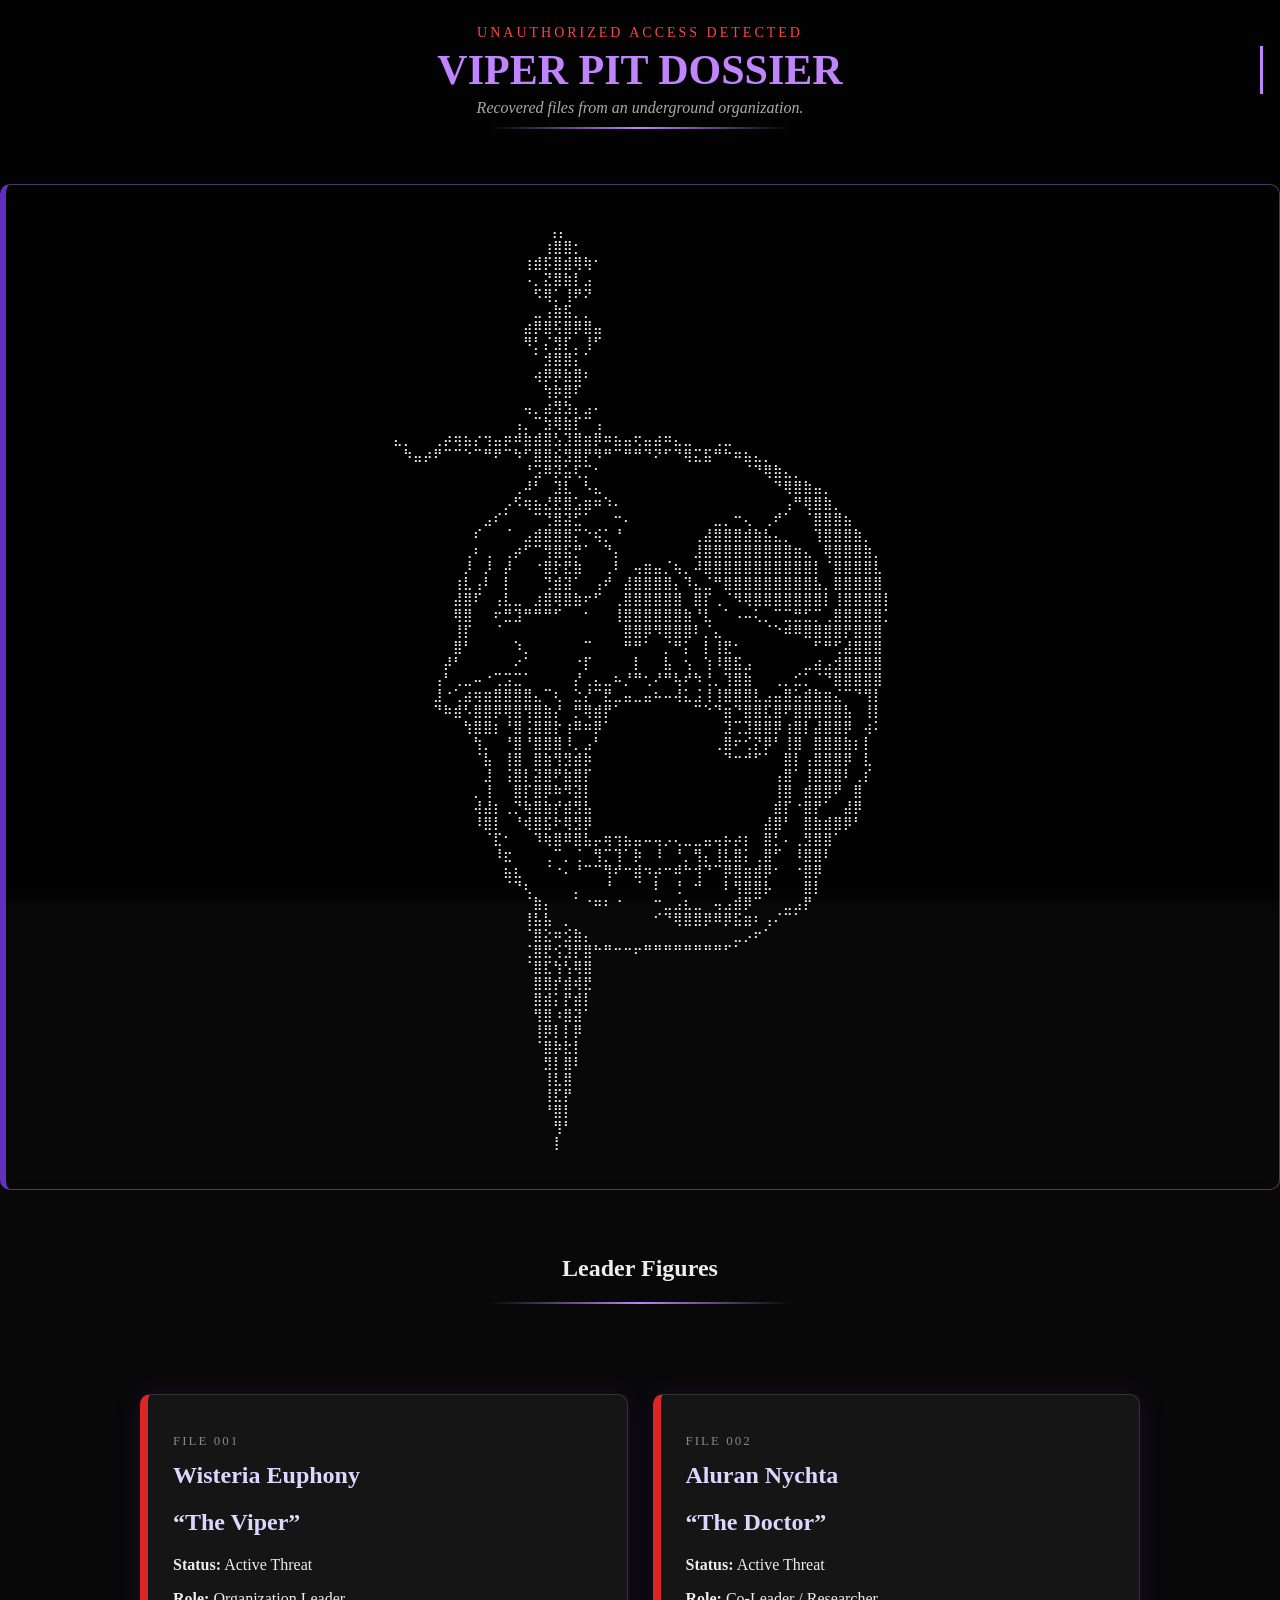
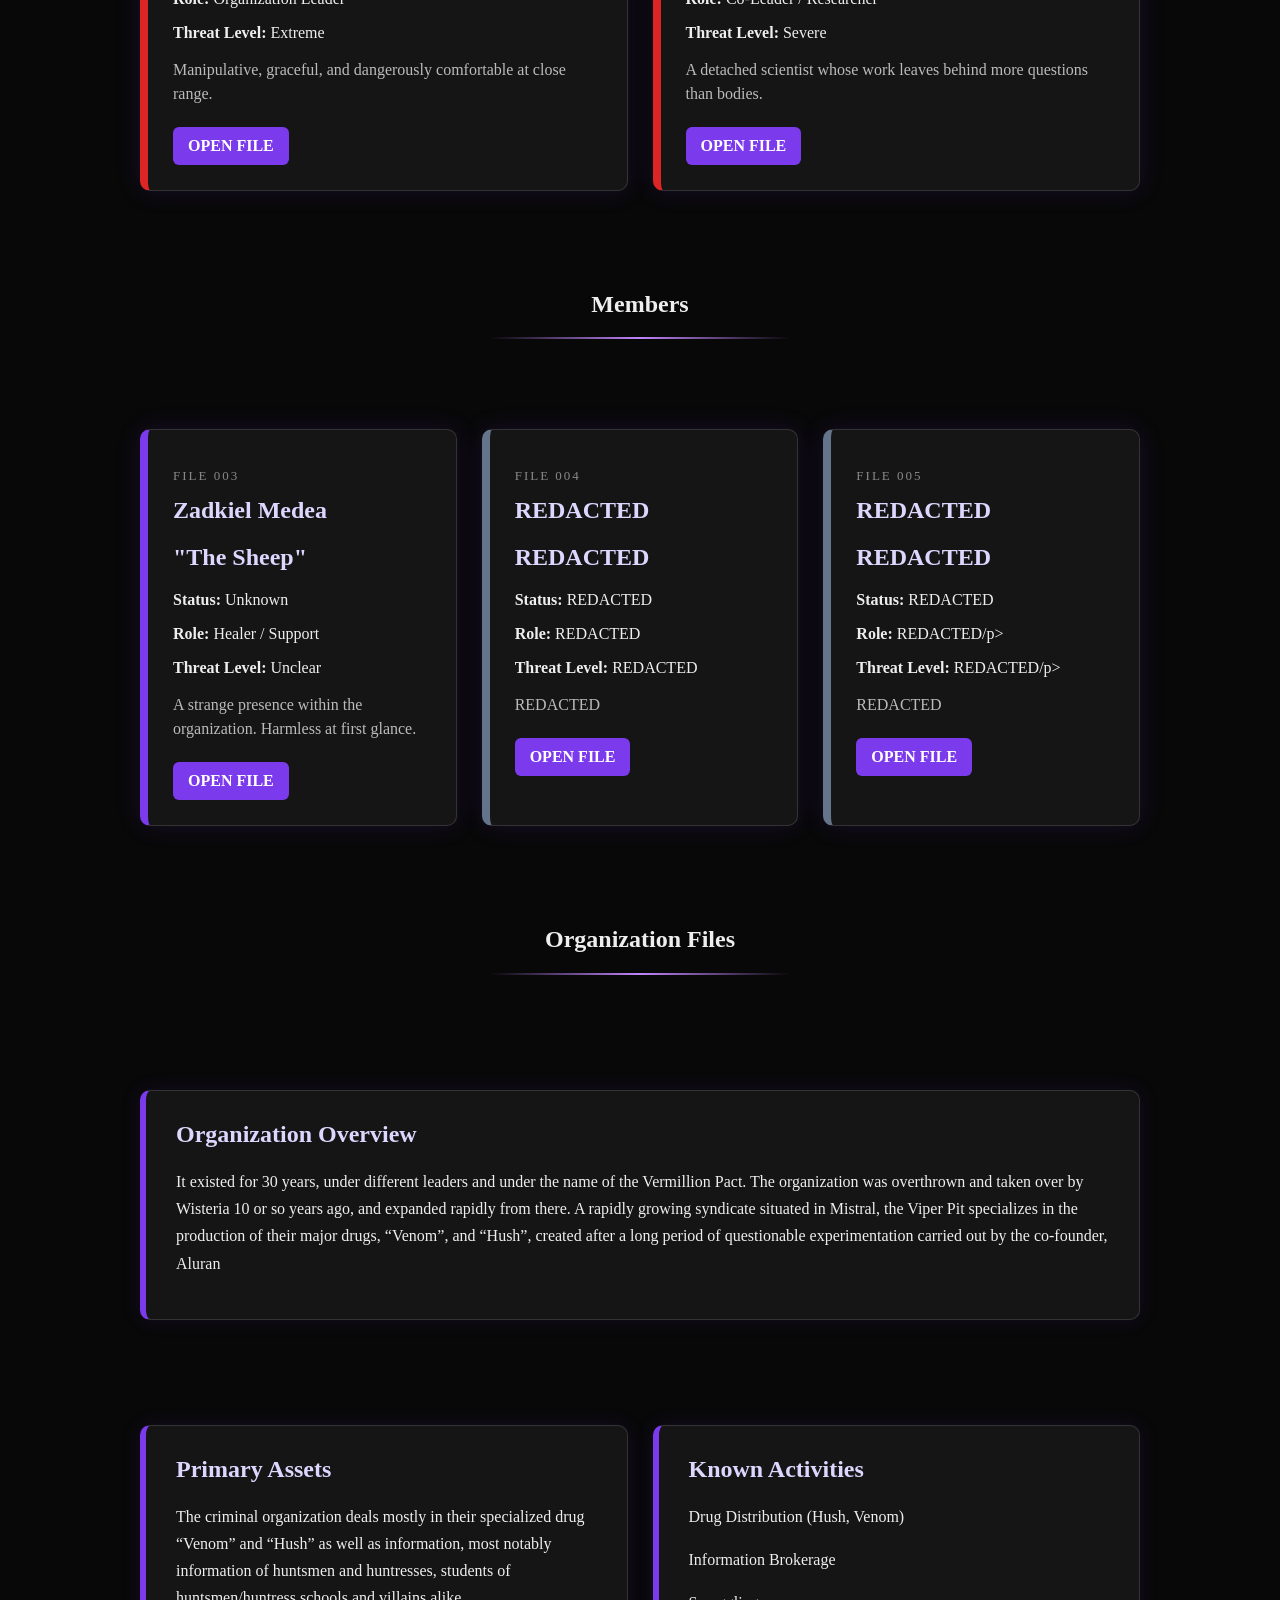
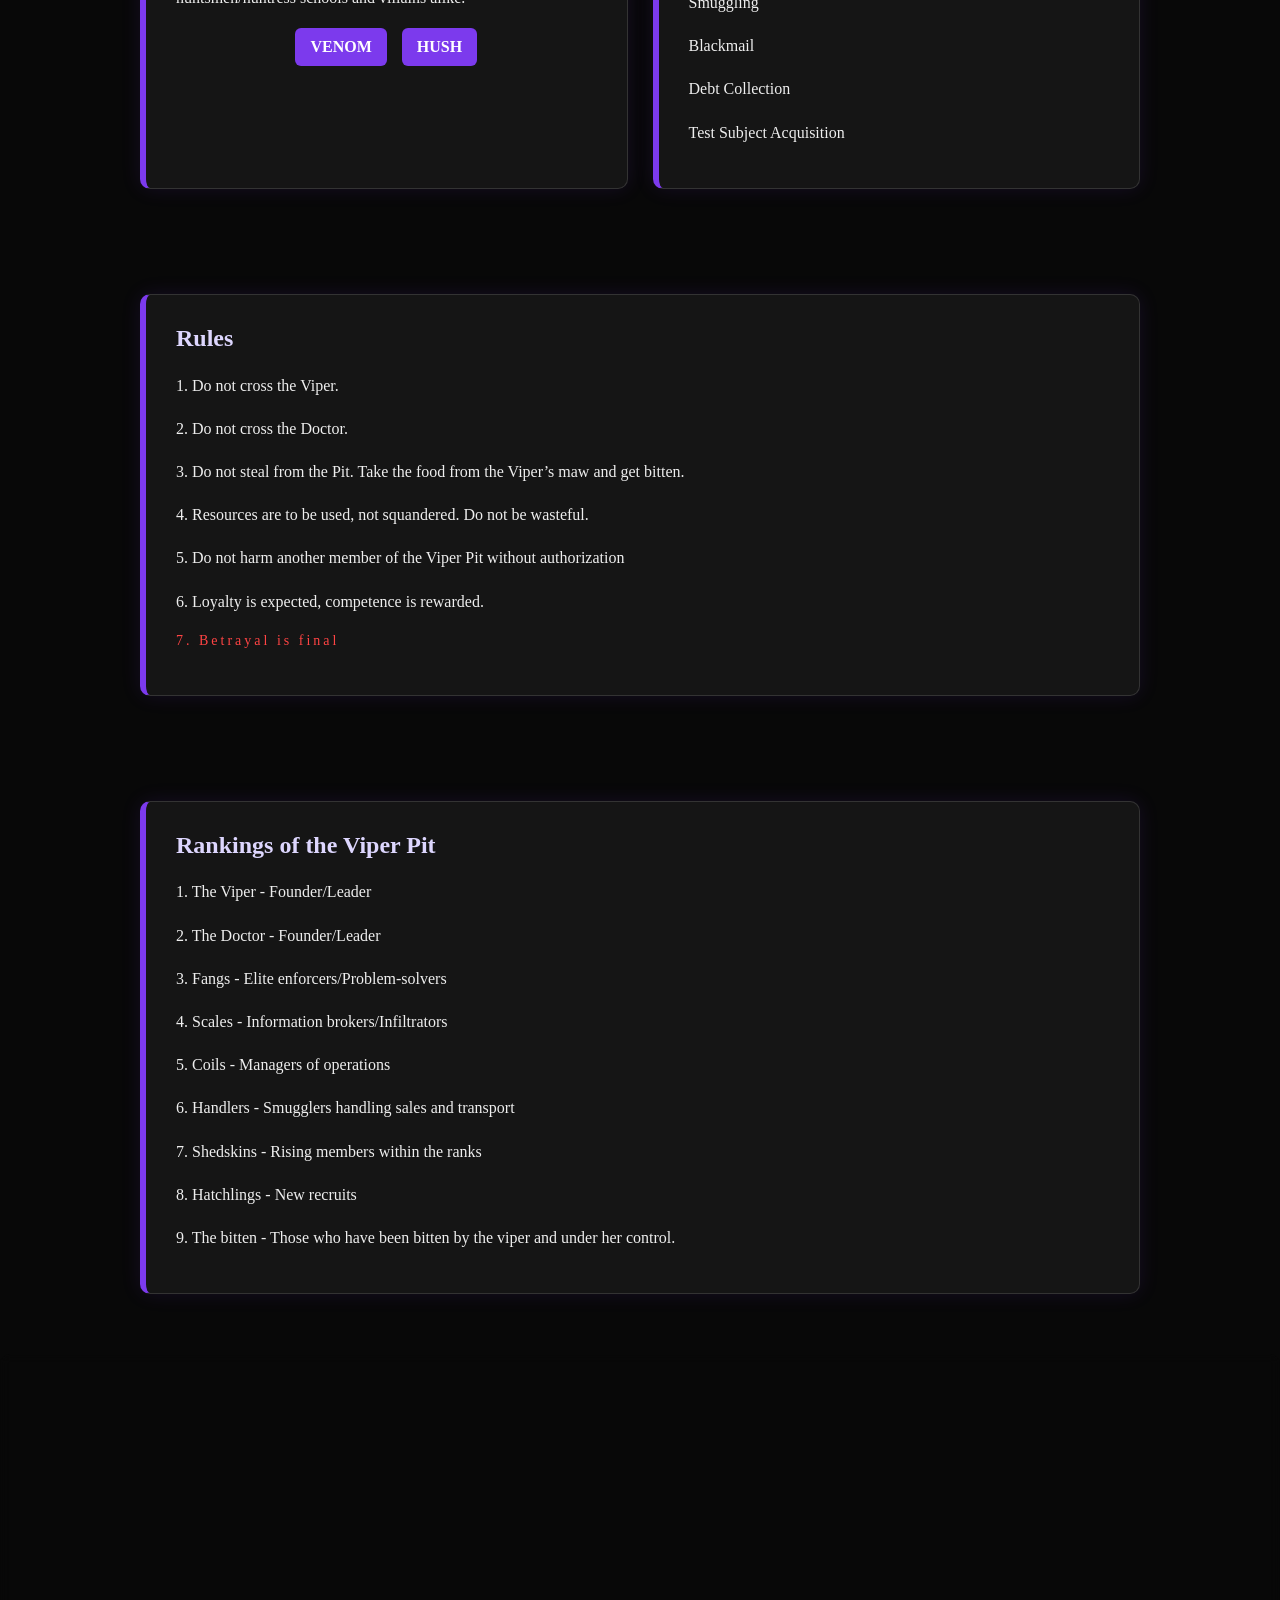
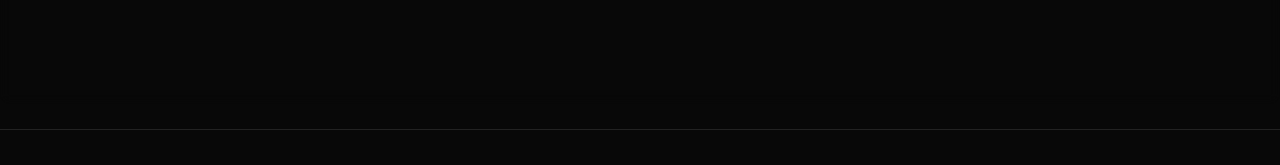
==== commit b22ced74: "Update warning message to include numbering" ====
--- a/index.html
+++ b/index.html
@@ -209,7 +209,7 @@
     <p>4. Resources are to be used, not squandered. Do not be wasteful.</p>
     <p>5. Do not harm another member of the Viper Pit without authorization</p>
     <p>6. Loyalty is expected, competence is rewarded.</p>
-    <p>7. Betrayal is final.</p>
+    <p class="access-warning">7. Betrayal is final</p>
      </main>
     
 </section>
@@ -237,7 +237,7 @@
 <section class="transparent-card">
    <pre>
                                                  ⣀⣤⣶⣶⣶⣶⣶⣶⣦⣄⡀⠀⠀⠀⠀
-                            			      ⣠⣾⢿⣿⣿⣿⣿⣿⣿⣿⣿⣿⣿⣦⠀⠀⠀
+                                              ⣠⣾⢿⣿⣿⣿⣿⣿⣿⣿⣿⣿⣿⣦⠀⠀⠀
 ⠀⠀⠀⠀⠀⠀⠀⠀⠀⠀⠀⠀⠀⠀    ⠀⠀⠀⠀⠀⠀⠀⠀⢀⣀⣀⣀⡀⠀⠀⠀⠀⠀⢀⣈⣿⣶⣿⣿⣿⡿⢿⣿⡿⠛⠙⠻⣿⣿⡇⠀⠀
 ⠀⠀⠀⠀⠀⣀⣤⣤⣶⣶⣆⣀⣤⣄⡀⠀⠀⠀⢀⣤⣶⣿⣿⣿⣿⣿⣿⣿⣦⣄⠀⢀⣿⣿⣿⣿⡿⠿⠚⠀⢀⣾⣧⡀⠀⠀⠀⠀⠑⠄⠀
 ⠀⠀⠀⣤⣾⣿⣿⣿⣿⣿⣿⣿⣿⣿⣿⣷⣤⣰⣿⣿⣿⣿⣿⣿⣿⣿⣿⣿⣿⣿⣷⣜⠇⣇⠹⠋⠀⠀⠀⠀⢨⣿⠿⢦⡀⠀⠀⠀⠀⡀⠀
